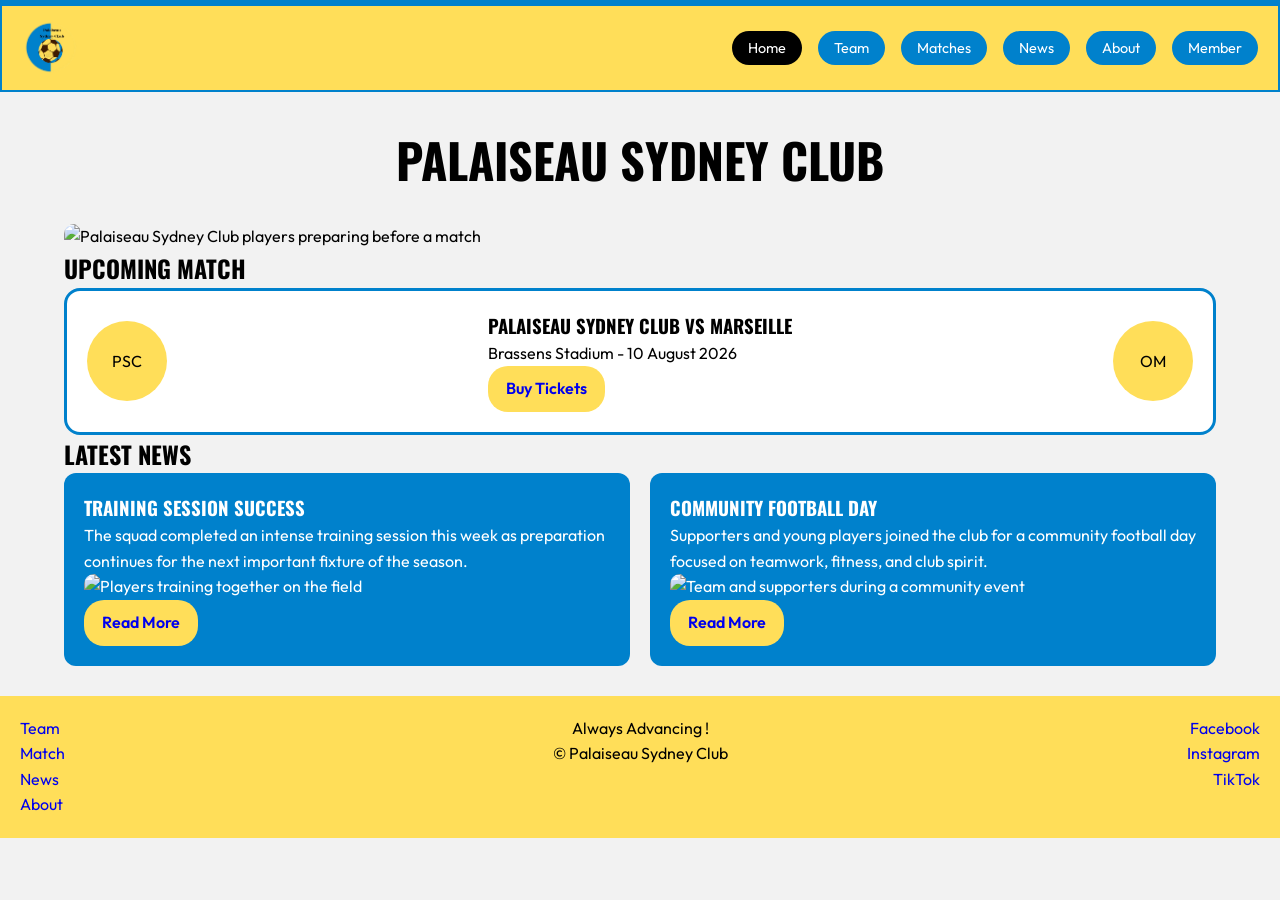
==== index.html @ e6eb971a ":v27/03/2026" ====
<!DOCTYPE html>
<html lang="en">
<head>
  <meta charset="UTF-8">
  <meta name="viewport" content="width=device-width, initial-scale=1.0">
  <title>Palaiseau Sydney Club | Home</title>
  <link rel="preconnect" href="https://fonts.googleapis.com">
  <link rel="preconnect" href="https://fonts.gstatic.com" crossorigin>
  <link href="https://fonts.googleapis.com/css2?family=Oswald:wght@400;500;600;700&family=Outfit:wght@300;400;500;600&display=swap" rel="stylesheet">
  <link rel="stylesheet" href="style.css">
</head>
<body id="home-page">
<header class="site-header">
  <nav class="top-bar">
     <details class="mobile-menu">
      <summary>☰</summary>
      <ul class="mobile-nav-list">
        <li><a class="active" href="index.html">Home</a></li>
        <li><a href="team.html">Team</a></li>
        <li><a href="matches.html">Matches</a></li>
        <li><a href="news.html">News</a></li>
        <li><a href="about.html">About</a></li>
        <li><a href="member.html">Member</a></li>
      </ul>
    </details>
    <a href="index.html">
      <img src="images/logo.png" alt="Palaiseau Sydney Club logo" class="logo">
    </a>

    <ul class="main-nav desktop-nav">
      <li><a class="active" href="index.html">Home</a></li>
      <li><a href="team.html">Team</a></li>
      <li><a href="matches.html">Matches</a></li>
      <li><a href="news.html">News</a></li>
      <li><a href="about.html">About</a></li>
      <li><a href="member.html">Member</a></li>
    </ul>

   
  </nav>
</header>

  <main>
    <section class="page-title">
      <h1>Palaiseau Sydney Club</h1>
    </section>

    <section class="hero">
      <img src="images/home-hero.jpg" alt="Palaiseau Sydney Club players preparing before a match">
    </section>

    <section class="match-section">
      <h2>Upcoming Match</h2>
      <section class="match-card" id="next-match">
        <p class="team-box">PSC</p>

        <section class="match-info">
          <h3 class="versus">Palaiseau Sydney Club vs Marseille</h3>
          <p>Brassens Stadium - 10 August 2026</p>
          <a class="button" href="about.html">Buy Tickets</a>
        </section>

        <p class="team-box">OM</p>
      </section>
    </section>

    <section class="news-section">
      <h2>Latest News</h2>

      <section class="news-grid">
        <article class="news-card">
          <h3>Training Session Success</h3>
          <p>
            The squad completed an intense training session this week as preparation continues
            for the next important fixture of the season.
          </p>
          <img src="images/news-1.jpg" alt="Players training together on the field">
          <a class="button" href="about.html">Read More</a>
        </article>

        <article class="news-card">
          <h3>Community Football Day</h3>
          <p>
            Supporters and young players joined the club for a community football day focused
            on teamwork, fitness, and club spirit.
          </p>
          <img src="images/news-2.jpg" alt="Team and supporters during a community event">
          <a class="button" href="about.html">Read More</a>
        </article>
      </section>
    </section>
  </main>

  <footer class="site-footer">
    <nav class="footer-links">
      <a href="team.html">Team</a>
      <a href="index.html">Match</a>
      <a href="index.html">News</a>
      <a href="about.html">About</a>
    </nav>

    <section class="footer-slogan">
      <p>Always Advancing !</p>
      <p class="copyright">&copy; Palaiseau Sydney Club</p>
    </section>

    <nav class="social-media">
      <a href="#">Facebook</a>
      <a href="#">Instagram</a>
      <a href="#">TikTok</a>
    </nav>
  </footer>
</body>
</html>
---- style.css ----
/* ===== RESET ===== */
* {
  box-sizing: border-box;
  margin: 0;
  padding: 0;
}

body {
  background-color: #f2f2f2;
  color: #000000;
  font-family: "Outfit", sans-serif;
  line-height: 1.6;
  overflow-x: hidden;
}

img {
  width: 100%;
  display: block;
  border-radius: 10px;
}

a {
  text-decoration: none;
}

ul {
  list-style: none;
}

h1, h2, h3 {
  font-family: "Oswald", sans-serif;
  text-transform: uppercase;
}

main {
  width: 90%;
  max-width: 1200px;
  margin: 0 auto;
  padding: 30px 0;
}

/* ===== HEADER ===== */
.site-header {
  border-top: 4px solid #0081cc;
}

.top-bar {
  background-color: #ffde59;
  border: 2px solid #0081cc;
  display: flex;
  justify-content: space-between;
  align-items: center;
  padding: 12px 20px;
  position: relative;
}

/* LOGO */
.logo {
  width: 60px;
  height: 60px;
  object-fit: contain;
}

/* DESKTOP NAV */
.desktop-nav {
  display: flex;
  gap: 16px;
}

.desktop-nav a {
  background-color: #0081cc;
  color: white;
  padding: 8px 16px;
  border-radius: 20px;
  font-size: 0.9rem;
}

.desktop-nav a:hover,
.desktop-nav a.active {
  background-color: black;
}

/* MOBILE MENU */
.mobile-menu {
  display: none;
  position: relative;
}

.mobile-menu summary {
  list-style: none;
  cursor: pointer;
  width: 48px;
  height: 48px;
  border-radius: 12px;
  background-color: rgba(255,255,255,0.8);
  display: flex;
  justify-content: center;
  align-items: center;
  font-size: 1.5rem;
}

.mobile-menu summary::-webkit-details-marker {
  display: none;
}

.mobile-nav-list {
  position: absolute;
  top: 60px;
  left: 0;
  width: 200px;
  padding: 15px;
  background-color: white;
  border-radius: 20px;
  border: 1px solid rgba(0,129,204,0.2);
  box-shadow: 0 10px 20px rgba(0,0,0,0.15);
  display: flex;
  flex-direction: column;
  gap: 10px;
}

.mobile-nav-list a {
  display: block;
  text-align: center;
  padding: 10px;
  border-radius: 12px;
  background-color: #ffffff;
  border: 1px solid rgba(0,129,204,0.2);
  color: black;
}

.mobile-nav-list a:hover {
  background-color: #0081cc;
  color: white;
}

/* ===== TITLES ===== */
.page-title {
  text-align: center;
  margin-bottom: 25px;
}

.page-title h1 {
  font-size: 3rem;
}

/* ===== BUTTON ===== */
.button {
  display: inline-block;
  background-color: #ffde59;
  padding: 10px 18px;
  border-radius: 20px;
  font-weight: 600;
}

.button:hover {
  background-color: #0081cc;
  color: white;
}

/* ===== HOME ===== */
.hero img {
  max-height: 500px;
  object-fit: cover;
}

.match-card {
  background-color: white;
  border: 3px solid #0081cc;
  border-radius: 16px;
  padding: 20px;
  display: flex;
  justify-content: space-between;
  align-items: center;
}

.team-box {
  background-color: #ffde59;
  width: 80px;
  height: 80px;
  border-radius: 50%;
  display: flex;
  justify-content: center;
  align-items: center;
}

.news-grid {
  display: grid;
  grid-template-columns: 1fr 1fr;
  gap: 20px;
}

.news-card {
  background-color: #0081cc;
  color: white;
  padding: 20px;
  border-radius: 12px;
}

/* ===== TEAM ===== */
.team-cards {
  display: flex;
  justify-content: space-between;
  gap: 40px;
}

.team-card {
  border: 3px solid #444;
  padding: 20px;
  text-align: center;
}

.captain-image-box {
  width: 250px;
  height: 250px;
  margin: 20px auto;
  border: 2px solid #444;
}

/* ===== ABOUT ===== */
.about-layout {
  display: grid;
  grid-template-columns: 2fr 1fr;
  gap: 20px;
}

/* ===== FOOTER ===== */
.site-footer {
  background-color: #ffde59;
  padding: 20px;
  display: grid;
  grid-template-columns: 1fr 2fr 1fr;
}

.footer-links {
  display: flex;
  flex-direction: column;
}

.footer-slogan {
  text-align: center;
}

.social-media {
  display: flex;
  flex-direction: column;
  align-items: flex-end;
}

/* ===== RESPONSIVE ===== */

/* TABLET */
@media (max-width: 900px) {
  .news-grid,
  .about-layout,
  .site-footer {
    grid-template-columns: 1fr;
  }

  .match-card {
    flex-direction: column;
  }
}

/* MOBILE */
@media (max-width: 768px) {

  .desktop-nav {
    display: none;
  }

  .mobile-menu {
    display: block;
  }

  .top-bar {
    display: flex;
    justify-content: space-between;
  }

  .team-cards {
    flex-direction: column;
    align-items: center;
  }

  .news-grid {
    grid-template-columns: 1fr;
  }

  .about-layout {
    grid-template-columns: 1fr;
  }

  .site-footer {
    grid-template-columns: 1fr;
    text-align: center;
  }

  .social-media {
    align-items: center;
  }
}
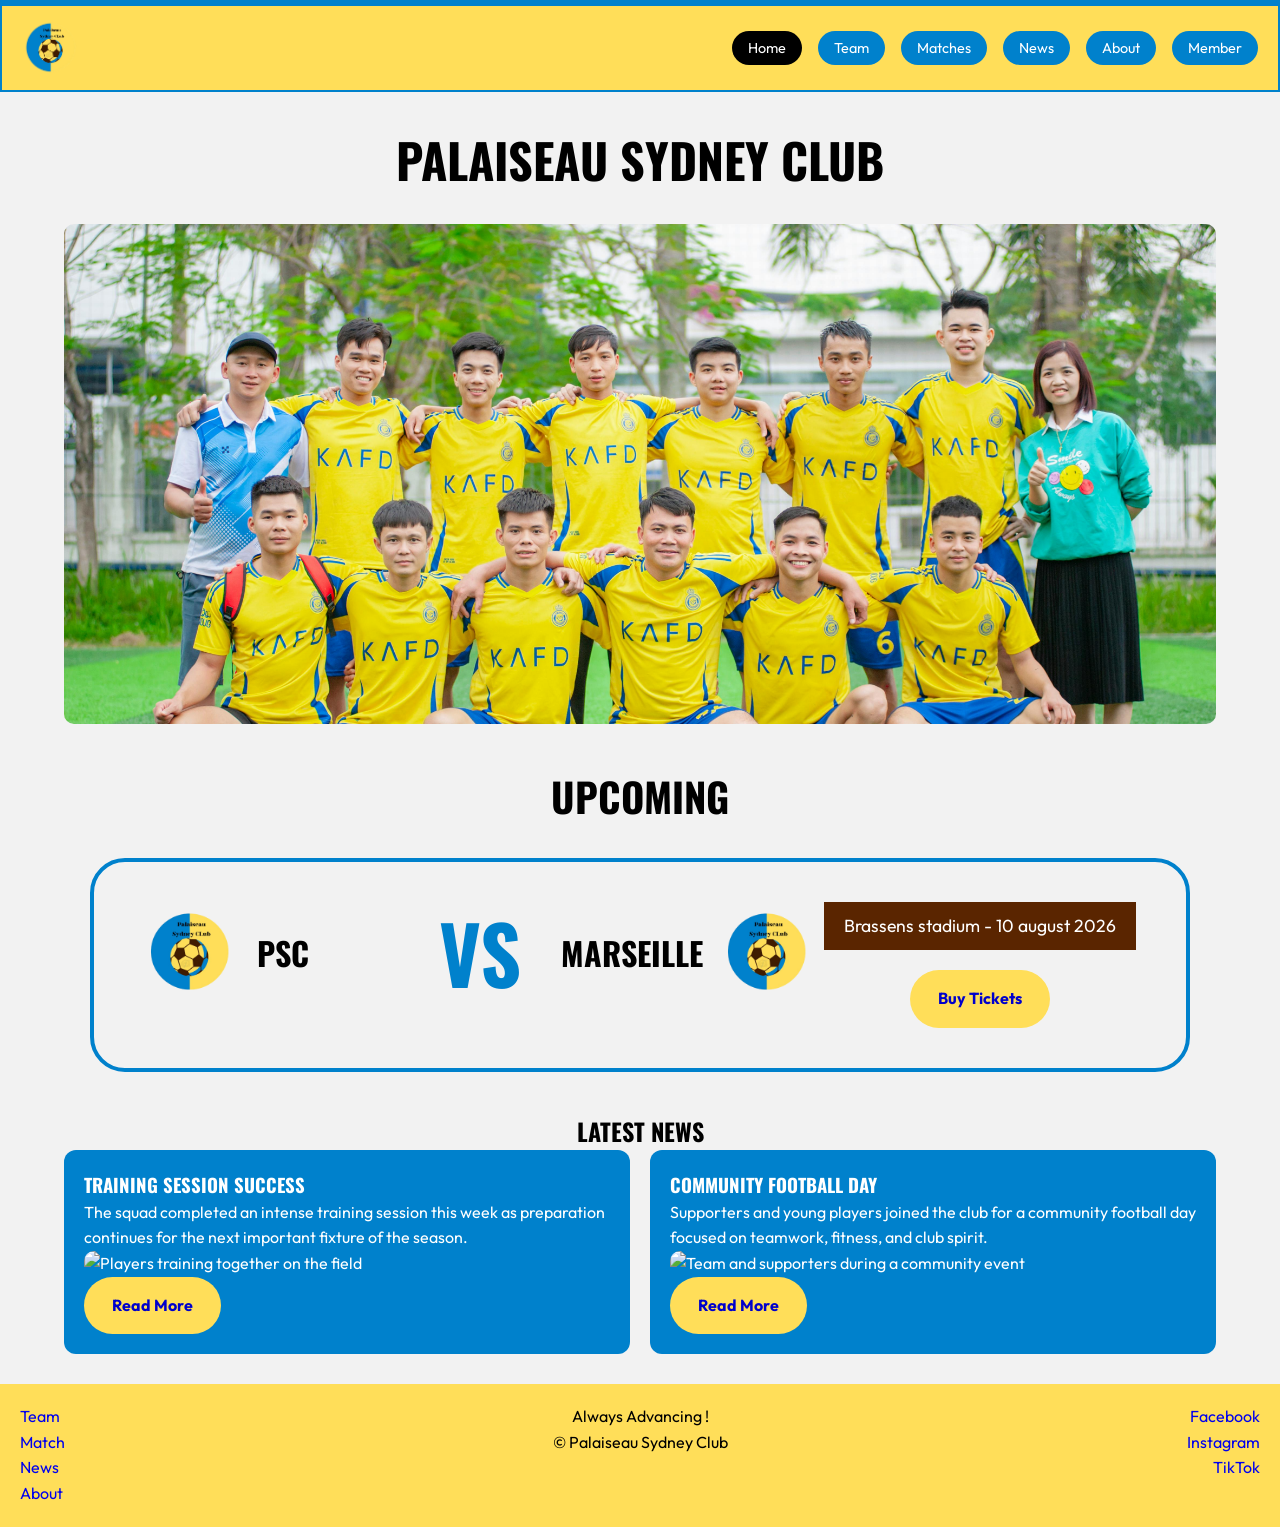
==== commit 1026b70d: ":v01/04 adding images and design" ====
--- a/index.html
+++ b/index.html
@@ -46,23 +46,35 @@
     </section>
 
     <section class="hero">
-      <img src="images/home-hero.jpg" alt="Palaiseau Sydney Club players preparing before a match">
+      <img src="images/Hero IMG Home.jpg" alt="Palaiseau Sydney Club players preparing before a match">
     </section>
 
-    <section class="match-section">
-      <h2>Upcoming Match</h2>
-      <section class="match-card" id="next-match">
-        <p class="team-box">PSC</p>
+<section class="match-section">
+  <h2>Upcoming</h2>
 
-        <section class="match-info">
-          <h3 class="versus">Palaiseau Sydney Club vs Marseille</h3>
-          <p>Brassens Stadium - 10 August 2026</p>
-          <a class="button" href="about.html">Buy Tickets</a>
-        </section>
+  <section class="match-card">
+    <section class="match-top-row">
+      <article class="team team-left">
+        <img src="images/logo.png" alt="Palaiseau Sydney Club logo">
+        <h3>PSC</h3>
+      </article>
 
-        <p class="team-box">OM</p>
+      <section class="vs-box">
+        <h3 class="vs-title">VS</h3>
       </section>
+
+      <article class="team team-right">
+        <h3>MARSEILLE</h3>
+        <img src="images/logo.png" alt="Marseille logo">
+      </article>
     </section>
+
+    <section class="match-bottom-row">
+      <p class="match-date">Brassens stadium - 10 august 2026</p>
+      <a href="#" class="button">Buy Tickets</a>
+    </section>
+  </section>
+</section>
 
     <section class="news-section">
       <h2>Latest News</h2>
--- a/style.css
+++ b/style.css
@@ -164,13 +164,16 @@
 }
 
 .match-card {
-  background-color: white;
-  border: 3px solid #0081cc;
-  border-radius: 16px;
-  padding: 20px;
   display: flex;
   justify-content: space-between;
-  align-items: center;
+  align-items: center; /* 👈 C'EST ÇA QUI RÈGLE TON PROBLÈME */
+
+  background-color: #ffffff;
+  border-radius: 20px;
+  padding: 30px;
+
+  max-width: 900px;
+  margin: 0 auto;
 }
 
 .team-box {
@@ -298,4 +301,104 @@
   .social-media {
     align-items: center;
   }
+}
+.match-section h2,
+.news-section h2 {
+  text-align: center;
+}
+.match-section {
+  text-align: center;
+  margin: 40px 0;
+}
+
+.match-section h2 {
+  font-size: 2.5rem;
+  margin-bottom: 30px;
+}
+
+.match-card {
+  max-width: 1100px;
+  margin: 0 auto;
+  padding: 40px 50px;
+  background-color: #f2f2f2;
+  border: 4px solid #0081cc;
+  border-radius: 35px;
+}
+
+.match-top-row {
+  display: grid;
+  grid-template-columns: 1fr auto 1fr;
+  align-items: center;
+  gap: 40px;
+  margin-bottom: 25px;
+}
+
+.team {
+  display: flex;
+  align-items: center;
+  gap: 18px;
+}
+
+.team-left {
+  justify-content: flex-start;
+}
+
+.team-right {
+  justify-content: flex-end;
+}
+
+.team img {
+  width: 95px;
+  height: 95px;
+  object-fit: contain;
+}
+
+.team h3 {
+  margin: 0;
+  font-size: 2rem;
+  font-family: "Oswald", sans-serif;
+}
+
+.vs-box {
+  display: flex;
+  justify-content: center;
+  align-items: center;
+}
+
+.vs-title {
+  margin: 0;
+  font-size: 5rem;
+  line-height: 1;
+  color: #0081cc;
+  font-family: "Oswald", sans-serif;
+}
+
+.match-bottom-row {
+  display: flex;
+  flex-direction: column;
+  align-items: center;
+  gap: 20px;
+}
+
+.match-date {
+  margin: 0;
+  background-color: #5a2500;
+  color: #ffffff;
+  padding: 10px 20px;
+  font-size: 1.1rem;
+}
+
+.button {
+  display: inline-block;
+  background-color: #ffde59;
+  color: #0000cc;
+  padding: 16px 28px;
+  border-radius: 30px;
+  font-weight: 700;
+  font-size: 1rem;
+}
+
+.button:hover {
+  background-color: #0081cc;
+  color: #ffffff;
 }
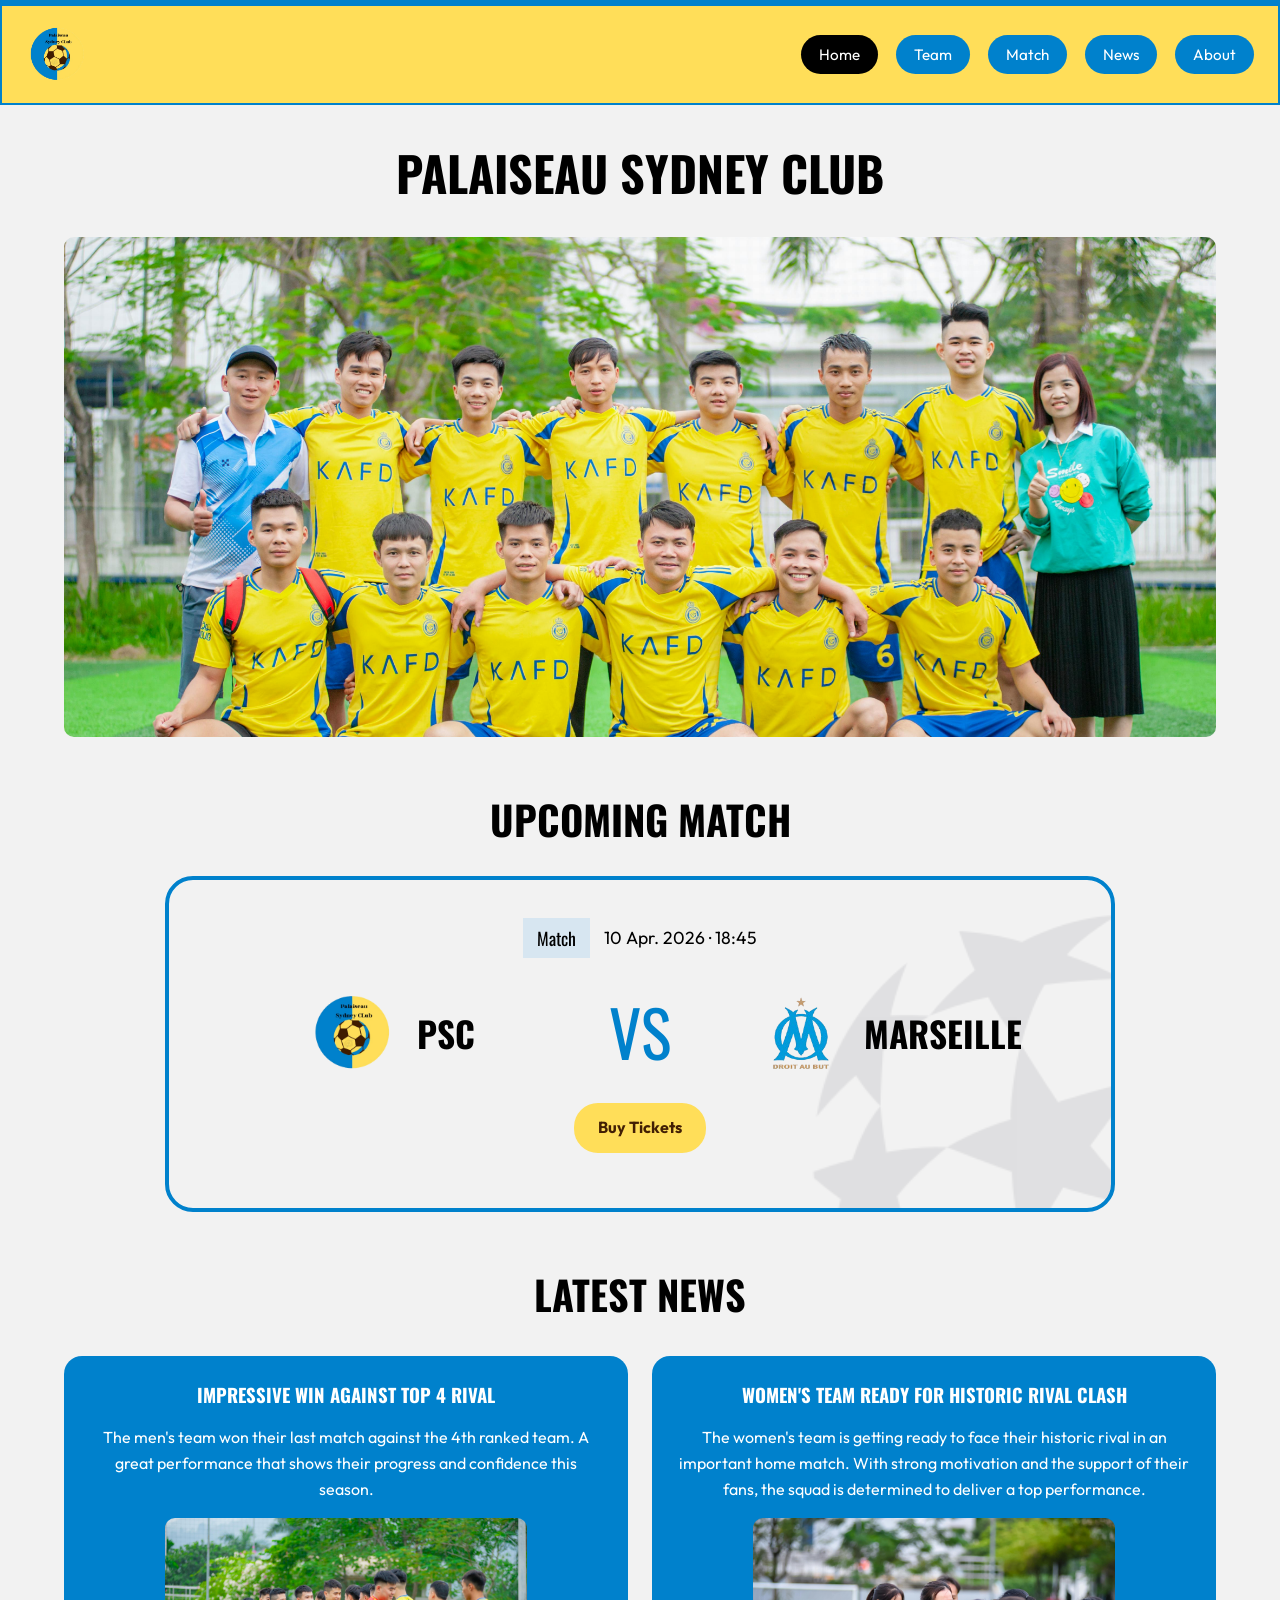
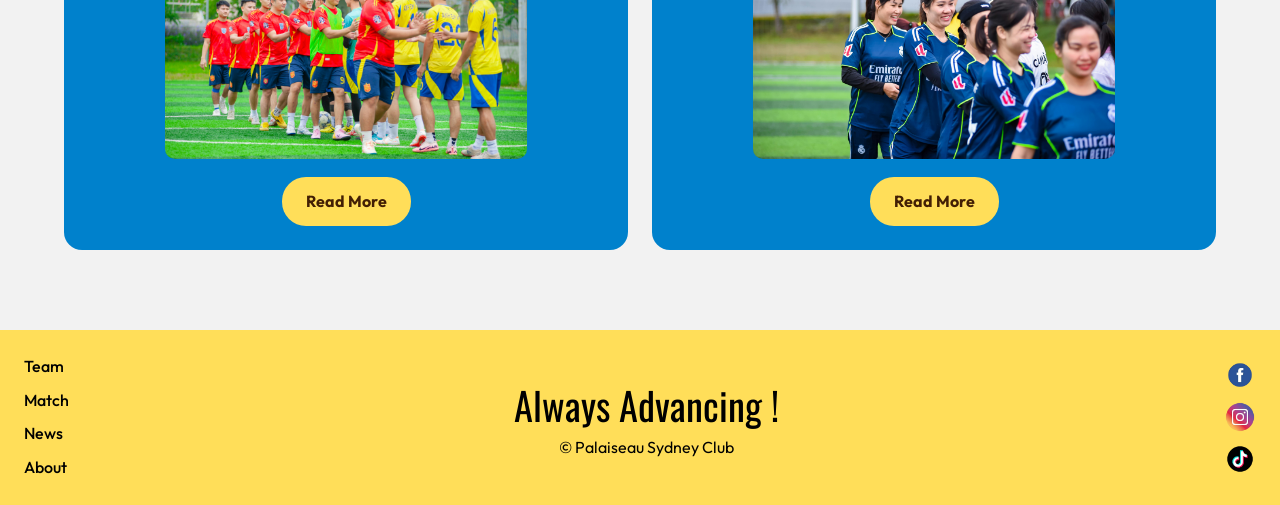
==== commit a4123415: "v:02/04 add team add womens team      design player     designe card + animation adding image add cs" ====
--- a/index.html
+++ b/index.html
@@ -10,35 +10,21 @@
   <link rel="stylesheet" href="style.css">
 </head>
 <body id="home-page">
-<header class="site-header">
-  <nav class="top-bar">
-     <details class="mobile-menu">
-      <summary>☰</summary>
-      <ul class="mobile-nav-list">
+  <header class="site-header">
+    <nav class="top-bar">
+      <a href="index.html">
+        <img src="images/logo.png" alt="Palaiseau Sydney Club logo" class="logo">
+      </a>
+
+      <ul class="desktop-nav">
         <li><a class="active" href="index.html">Home</a></li>
         <li><a href="team.html">Team</a></li>
-        <li><a href="matches.html">Matches</a></li>
+        <li><a href="matches.html">Match</a></li>
         <li><a href="news.html">News</a></li>
         <li><a href="about.html">About</a></li>
-        <li><a href="member.html">Member</a></li>
       </ul>
-    </details>
-    <a href="index.html">
-      <img src="images/logo.png" alt="Palaiseau Sydney Club logo" class="logo">
-    </a>
-
-    <ul class="main-nav desktop-nav">
-      <li><a class="active" href="index.html">Home</a></li>
-      <li><a href="team.html">Team</a></li>
-      <li><a href="matches.html">Matches</a></li>
-      <li><a href="news.html">News</a></li>
-      <li><a href="about.html">About</a></li>
-      <li><a href="member.html">Member</a></li>
-    </ul>
-
-   
-  </nav>
-</header>
+    </nav>
+  </header>
 
   <main>
     <section class="page-title">
@@ -49,55 +35,59 @@
       <img src="images/Hero IMG Home.jpg" alt="Palaiseau Sydney Club players preparing before a match">
     </section>
 
-<section class="match-section">
-  <h2>Upcoming</h2>
+    <section class="match-section">
+      <h2>Upcoming Match</h2>
 
-  <section class="match-card">
-    <section class="match-top-row">
-      <article class="team team-left">
-        <img src="images/logo.png" alt="Palaiseau Sydney Club logo">
-        <h3>PSC</h3>
-      </article>
+      <article class="upcoming-card">
+        <img src="images/competition.png" alt="Champions League logo" class="competition-bg">
 
-      <section class="vs-box">
-        <h3 class="vs-title">VS</h3>
-      </section>
+        <p class="match-meta">
+          <span class="match-tag">Match</span>
+          <span>10 Apr. 2026 · 18:45</span>
+        </p>
 
-      <article class="team team-right">
-        <h3>MARSEILLE</h3>
-        <img src="images/logo.png" alt="Marseille logo">
+        <section class="match-teams">
+          <article class="match-team">
+            <img src="images/logo.png" alt="Palaiseau Sydney Club logo">
+            <h3>PSC</h3>
+          </article>
+
+          <section class="match-vs">
+            <span>VS</span>
+          </section>
+
+          <article class="match-team">
+            <img src="images/marseille logo.png" alt="Marseille logo">
+            <h3>Marseille</h3>
+          </article>
+        </section>
+
+        <a href="#" class="ticket-button">Buy Tickets</a>
       </article>
     </section>
-
-    <section class="match-bottom-row">
-      <p class="match-date">Brassens stadium - 10 august 2026</p>
-      <a href="#" class="button">Buy Tickets</a>
-    </section>
-  </section>
-</section>
 
     <section class="news-section">
       <h2>Latest News</h2>
 
       <section class="news-grid">
         <article class="news-card">
-          <h3>Training Session Success</h3>
+          <h3>Impressive Win Against Top 4 Rival</h3>
           <p>
-            The squad completed an intense training session this week as preparation continues
-            for the next important fixture of the season.
+            The men's team won their last match against the 4th ranked team.
+            A great performance that shows their progress and confidence this season.
           </p>
           <img src="images/news-1.jpg" alt="Players training together on the field">
-          <a class="button" href="about.html">Read More</a>
+          <a href="about.html" class="button">Read More</a>
         </article>
 
         <article class="news-card">
-          <h3>Community Football Day</h3>
+          <h3>Women's Team Ready for Historic Rival Clash</h3>
           <p>
-            Supporters and young players joined the club for a community football day focused
-            on teamwork, fitness, and club spirit.
+            The women's team is getting ready to face their historic rival in an important home match.
+            With strong motivation and the support of their fans, the squad is determined to deliver a top performance.
           </p>
           <img src="images/news-2.jpg" alt="Team and supporters during a community event">
-          <a class="button" href="about.html">Read More</a>
+          <a href="about.html" class="button">Read More</a>
         </article>
       </section>
     </section>
@@ -106,8 +96,8 @@
   <footer class="site-footer">
     <nav class="footer-links">
       <a href="team.html">Team</a>
-      <a href="index.html">Match</a>
-      <a href="index.html">News</a>
+      <a href="matches.html">Match</a>
+      <a href="news.html">News</a>
       <a href="about.html">About</a>
     </nav>
 
@@ -117,9 +107,9 @@
     </section>
 
     <nav class="social-media">
-      <a href="#">Facebook</a>
-      <a href="#">Instagram</a>
-      <a href="#">TikTok</a>
+      <a href="#"><img src="images/facebook.png" alt="Facebook"></a>
+      <a href="#"><img src="images/instagram.png" alt="Instagram"></a>
+      <a href="#"><img src="images/tiktok.png" alt="TikTok"></a>
     </nav>
   </footer>
 </body>
--- a/style.css
+++ b/style.css
@@ -10,7 +10,6 @@
   color: #000000;
   font-family: "Outfit", sans-serif;
   line-height: 1.6;
-  overflow-x: hidden;
 }
 
 img {
@@ -27,7 +26,9 @@
   list-style: none;
 }
 
-h1, h2, h3 {
+h1,
+h2,
+h3 {
   font-family: "Oswald", sans-serif;
   text-transform: uppercase;
 }
@@ -50,90 +51,35 @@
   display: flex;
   justify-content: space-between;
   align-items: center;
-  padding: 12px 20px;
-  position: relative;
-}
-
-/* LOGO */
+  padding: 16px 24px;
+}
+
 .logo {
-  width: 60px;
-  height: 60px;
+  width: 65px;
+  height: 65px;
   object-fit: contain;
 }
 
-/* DESKTOP NAV */
 .desktop-nav {
   display: flex;
-  gap: 16px;
+  gap: 18px;
+  align-items: center;
 }
 
 .desktop-nav a {
   background-color: #0081cc;
-  color: white;
-  padding: 8px 16px;
-  border-radius: 20px;
-  font-size: 0.9rem;
+  color: #ffffff;
+  padding: 10px 18px;
+  border-radius: 22px;
+  font-size: 0.95rem;
 }
 
 .desktop-nav a:hover,
 .desktop-nav a.active {
-  background-color: black;
-}
-
-/* MOBILE MENU */
-.mobile-menu {
-  display: none;
-  position: relative;
-}
-
-.mobile-menu summary {
-  list-style: none;
-  cursor: pointer;
-  width: 48px;
-  height: 48px;
-  border-radius: 12px;
-  background-color: rgba(255,255,255,0.8);
-  display: flex;
-  justify-content: center;
-  align-items: center;
-  font-size: 1.5rem;
-}
-
-.mobile-menu summary::-webkit-details-marker {
-  display: none;
-}
-
-.mobile-nav-list {
-  position: absolute;
-  top: 60px;
-  left: 0;
-  width: 200px;
-  padding: 15px;
-  background-color: white;
-  border-radius: 20px;
-  border: 1px solid rgba(0,129,204,0.2);
-  box-shadow: 0 10px 20px rgba(0,0,0,0.15);
-  display: flex;
-  flex-direction: column;
-  gap: 10px;
-}
-
-.mobile-nav-list a {
-  display: block;
-  text-align: center;
-  padding: 10px;
-  border-radius: 12px;
-  background-color: #ffffff;
-  border: 1px solid rgba(0,129,204,0.2);
-  color: black;
-}
-
-.mobile-nav-list a:hover {
-  background-color: #0081cc;
-  color: white;
-}
-
-/* ===== TITLES ===== */
+  background-color: #000000;
+}
+
+/* ===== PAGE TITLES ===== */
 .page-title {
   text-align: center;
   margin-bottom: 25px;
@@ -143,262 +89,595 @@
   font-size: 3rem;
 }
 
-/* ===== BUTTON ===== */
-.button {
-  display: inline-block;
-  background-color: #ffde59;
-  padding: 10px 18px;
-  border-radius: 20px;
-  font-weight: 600;
-}
-
-.button:hover {
-  background-color: #0081cc;
-  color: white;
-}
-
-/* ===== HOME ===== */
+/* ===== HERO ===== */
+.hero {
+  margin-bottom: 40px;
+}
+
 .hero img {
   max-height: 500px;
   object-fit: cover;
 }
 
-.match-card {
-  display: flex;
-  justify-content: space-between;
-  align-items: center; /* 👈 C'EST ÇA QUI RÈGLE TON PROBLÈME */
-
-  background-color: #ffffff;
-  border-radius: 20px;
-  padding: 30px;
-
-  max-width: 900px;
+/* ===== BUTTONS ===== */
+.button,
+.ticket-button,
+.team-selection-button {
+  display: inline-block;
+  background-color: #ffde59;
+  color: #421f04;
+  padding: 12px 24px;
+  border-radius: 24px;
+  font-weight: 700;
+}
+
+.button:hover,
+.ticket-button:hover,
+.team-selection-button:hover {
+  background-color: #0081cc;
+  color: #ffffff;
+}
+
+/* ===== HOME - UPCOMING MATCH ===== */
+.match-section {
+  text-align: center;
+  margin: 50px 0;
+}
+
+.match-section h2 {
+  font-size: 2.5rem;
+  margin-bottom: 25px;
+}
+
+.upcoming-card {
+  position: relative;
+  max-width: 950px;
   margin: 0 auto;
-}
-
-.team-box {
-  background-color: #ffde59;
-  width: 80px;
-  height: 80px;
-  border-radius: 50%;
+  padding: 38px 35px 55px;
+  border: 4px solid #0081cc;
+  border-radius: 28px;
+  background-color: #f2f2f2;
+  overflow: hidden;
+}
+
+.competition-bg {
+  position: absolute;
+  right: -200px;
+  bottom: -200px;
+  width: 500px;
+  opacity: 0.08;
+  z-index: 1;
+  pointer-events: none;
+}
+
+.match-meta,
+.match-teams,
+.ticket-button {
+  position: relative;
+  z-index: 2;
+}
+
+.match-meta {
   display: flex;
   justify-content: center;
+  gap: 14px;
   align-items: center;
+  margin-bottom: 30px;
+  font-size: 1.1rem;
+}
+
+.match-tag {
+  background-color: #d7e6f1;
+  padding: 6px 14px;
+  font-family: "Oswald", sans-serif;
+}
+
+.match-teams {
+  display: grid;
+  grid-template-columns: 1fr auto 1fr;
+  align-items: center;
+  gap: 30px;
+  margin-bottom: 25px;
+}
+
+.match-team {
+  display: flex;
+  align-items: center;
+  justify-content: center;
+  gap: 18px;
+}
+
+.match-team img {
+  width: 90px;
+  height: 90px;
+  object-fit: contain;
+  border-radius: 0;
+}
+
+.match-team h3 {
+  font-size: 2.2rem;
+}
+
+.match-vs span {
+  font-family: "Oswald", sans-serif;
+  font-size: 4rem;
+  color: #0081cc;
+  line-height: 1;
+}
+
+/* ===== NEWS ===== */
+.news-section {
+  margin-bottom: 50px;
+}
+
+.news-section h2 {
+  text-align: center;
+  font-size: 2.5rem;
+  margin-bottom: 30px;
 }
 
 .news-grid {
   display: grid;
   grid-template-columns: 1fr 1fr;
-  gap: 20px;
+  gap: 24px;
 }
 
 .news-card {
   background-color: #0081cc;
-  color: white;
-  padding: 20px;
+  color: #ffffff;
+  padding: 24px;
+  border-radius: 18px;
+  text-align: center;
+}
+
+.news-card h3 {
+  margin-bottom: 16px;
+}
+
+.news-card p {
+  margin-bottom: 16px;
+}
+
+.news-card img {
+  width: 70%;
+  margin: 14px auto 18px;
+}
+
+/* ===== TEAM PAGE ===== */
+.team-selection {
+  display: grid;
+  grid-template-columns: 1fr 1fr;
+  gap: 60px;
+  margin: 40px 0 60px;
+}
+
+.team-selection-card {
+  background-color: #0081cc;
+  padding: 30px 24px;
+  text-align: center;
+  border-radius: 24px;
+}
+
+.team-selection-title {
+  width: 75%;
+  margin: 0 auto 30px;
+  padding: 16px;
+  background-color: #ffde59;
+  color: #421f04;
+  border-radius: 24px;
+}
+
+.team-selection-title h2 {
+  margin: 0;
+  font-size: 1.7rem;
+}
+
+.team-selection-image {
+  width: 280px;
+  height: 280px;
+  margin: 0 auto 25px;
+  overflow: hidden;
+  border-radius: 20px;
+}
+
+.team-selection-image img {
+  width: 100%;
+  height: 100%;
+  object-fit: cover;
+  border-radius: 20px;
+}
+
+/* ===== WOMEN'S TEAM ===== */
+.coach-section {
+  display: flex;
+  justify-content: center;
+  margin-bottom: 30px;
+}
+
+.coach-card {
+  text-align: center;
+}
+
+.coach-card img {
+  width: 160px;
+  height: 160px;
+  object-fit: cover;
+  border-radius: 50%;
+  margin: 12px auto;
+  border: 5px solid #ffde59;
+}
+
+.tag {
+  display: inline-block;
+  background-color: #0081cc;
+  color: #ffffff;
+  padding: 6px 12px;
   border-radius: 12px;
 }
 
-/* ===== TEAM ===== */
-.team-cards {
-  display: flex;
-  justify-content: space-between;
-  gap: 40px;
-}
-
-.team-card {
-  border: 3px solid #444;
-  padding: 20px;
-  text-align: center;
-}
-
-.captain-image-box {
-  width: 250px;
-  height: 250px;
-  margin: 20px auto;
-  border: 2px solid #444;
-}
-
-/* ===== ABOUT ===== */
-.about-layout {
-  display: grid;
-  grid-template-columns: 2fr 1fr;
-  gap: 20px;
+.formation-section {
+  text-align: center;
+  margin: 50px 0;
+}
+
+.formation-section h2 {
+  font-size: 2.3rem;
+  margin-bottom: 30px;
+}
+
+.formation-pitch {
+  position: relative;
+  max-width: 950px;
+  height: 1250px;
+  margin: 0 auto;
+  border: 8px solid #ffffff;
+  border-radius: 26px;
+  overflow: hidden;
+  background:
+    repeating-linear-gradient(
+      to bottom,
+      #4ea44c 0px,
+      #4ea44c 120px,
+      #458f43 120px,
+      #458f43 240px
+    );
+  box-shadow: 0 16px 35px rgba(0, 0, 0, 0.22);
+}
+
+.formation-pitch::before {
+  content: "";
+  position: absolute;
+  inset: 18px;
+  border: 4px solid rgba(255, 255, 255, 0.95);
+  z-index: 1;
+}
+
+.formation-pitch::after {
+  content: "";
+  position: absolute;
+  top: 50%;
+  left: 18px;
+  right: 18px;
+  border-top: 4px solid rgba(255, 255, 255, 0.95);
+  z-index: 1;
+}
+
+.pitch-center-circle {
+  position: absolute;
+  top: 50%;
+  left: 50%;
+  width: 190px;
+  height: 190px;
+  transform: translate(-50%, -50%);
+  border: 4px solid rgba(255, 255, 255, 0.95);
+  border-radius: 50%;
+  z-index: 1;
+}
+
+.pitch-center-dot {
+  position: absolute;
+  top: 50%;
+  left: 50%;
+  width: 14px;
+  height: 14px;
+  transform: translate(-50%, -50%);
+  background-color: #ffffff;
+  border-radius: 50%;
+  z-index: 1;
+}
+
+.pitch-box-top {
+  position: absolute;
+  top: 18px;
+  left: 50%;
+  width: 340px;
+  height: 170px;
+  transform: translateX(-50%);
+  border: 4px solid rgba(255, 255, 255, 0.95);
+  border-top: none;
+  z-index: 1;
+}
+
+.pitch-small-box-top {
+  position: absolute;
+  top: 18px;
+  left: 50%;
+  width: 180px;
+  height: 85px;
+  transform: translateX(-50%);
+  border: 4px solid rgba(255, 255, 255, 0.95);
+  border-top: none;
+  z-index: 1;
+}
+
+.pitch-box-bottom {
+  position: absolute;
+  bottom: 18px;
+  left: 50%;
+  width: 340px;
+  height: 170px;
+  transform: translateX(-50%);
+  border: 4px solid rgba(255, 255, 255, 0.95);
+  border-bottom: none;
+  z-index: 1;
+}
+
+.pitch-small-box-bottom {
+  position: absolute;
+  bottom: 18px;
+  left: 50%;
+  width: 180px;
+  height: 85px;
+  transform: translateX(-50%);
+  border: 4px solid rgba(255, 255, 255, 0.95);
+  border-bottom: none;
+  z-index: 1;
+}
+
+.pitch-player {
+  position: absolute;
+  width: 145px;
+  transform: translate(-50%, -50%);
+  text-align: center;
+  cursor: pointer;
+  z-index: 2;
+  transition: transform 0.3s ease;
+}
+
+.pitch-player:hover {
+  transform: translate(-50%, -50%) scale(1.08);
+}
+
+.pitch-player img {
+  width: 120px;
+  height: 120px;
+  border-radius: 50%;
+  border: 5px solid #ffde59;
+  object-fit: cover;
+  background: transparent;
+  box-shadow: 0 10px 25px rgba(0, 0, 0, 0.35);
+}
+
+.pitch-player h3 {
+  color: #ffffff;
+  font-size: 1.25rem;
+  margin-top: 8px;
+  text-shadow: 2px 2px 6px rgba(0, 0, 0, 0.9);
+}
+
+.pitch-player p {
+  color: #ffde59;
+  font-size: 1rem;
+  font-weight: 700;
+  text-shadow: 2px 2px 6px rgba(0, 0, 0, 0.9);
+}
+
+/* positions */
+.goalkeeper { top: 89%; left: 50%; }
+.left-back { top: 74%; left: 18%; }
+.centre-back-1 { top: 76%; left: 38%; }
+.centre-back-2 { top: 76%; left: 62%; }
+.right-back { top: 74%; left: 82%; }
+
+.midfielder-1 { top: 58%; left: 50%; }
+.midfielder-2 { top: 50%; left: 30%; }
+.midfielder-3 { top: 50%; left: 70%; }
+
+.left-wing { top: 28%; left: 20%; }
+.striker { top: 20%; left: 50%; }
+.right-wing { top: 28%; left: 80%; }
+
+/* ===== FUT CARD ===== */
+.card-overlay {
+  position: fixed;
+  inset: 0;
+  background: rgba(0, 0, 0, 0.45);
+  opacity: 0;
+  pointer-events: none;
+  transition: opacity 0.35s ease;
+  z-index: 2999;
+}
+
+.card-overlay.show-overlay {
+  opacity: 1;
+  pointer-events: auto;
+}
+
+.fut-card {
+  position: fixed;
+  top: 40%;
+  left: 50%;
+  width: 320px;
+  min-height: 460px;
+  padding: 24px 20px 20px;
+  text-align: center;
+  z-index: 3000;
+  background: linear-gradient(160deg, #ffde59, #d8b63f);
+  border: 5px solid #5a2500;
+  border-radius: 24px;
+  box-shadow: 0 30px 50px rgba(0, 0, 0, 0.4);
+  opacity: 0;
+  pointer-events: none;
+  transform-style: preserve-3d;
+  transform:
+    translate(-35%, -50%)
+    perspective(1400px)
+    rotateY(125deg)
+    rotateX(12deg)
+    scale(0.72);
+  transition:
+    transform 0.85s cubic-bezier(0.22, 1, 0.36, 1),
+    opacity 0.45s ease;
+}
+
+.fut-card.show {
+  opacity: 1;
+  pointer-events: auto;
+  transform:
+    translate(-50%, -50%)
+    perspective(1400px)
+    rotateY(0deg)
+    rotateX(0deg)
+    scale(1);
+}
+
+.fut-card::before {
+  content: "";
+  position: absolute;
+  top: 14px;
+  left: 14px;
+  right: 14px;
+  height: 90px;
+  border-radius: 18px;
+  background: linear-gradient(
+    to bottom,
+    rgba(255, 255, 255, 0.35),
+    rgba(255, 255, 255, 0)
+  );
+  pointer-events: none;
+}
+
+.fut-card::after {
+  content: "";
+  position: absolute;
+  inset: 0;
+  border-radius: 24px;
+  box-shadow: inset -18px 0 30px rgba(0, 0, 0, 0.12);
+  pointer-events: none;
+}
+
+.fut-card.show:hover {
+  transform:
+    translate(-50%, -50%)
+    perspective(1400px)
+    rotateY(-6deg)
+    rotateX(4deg)
+    scale(1.03);
+}
+
+.fut-player-img {
+  width: 150px;
+  height: 150px;
+  object-fit: cover;
+  border-radius: 50%;
+  border: 6px solid #ffde59;
+  display: block;
+  margin: 20px auto 18px;
+  background: transparent;
+}
+
+.card-rating {
+  position: absolute;
+  top: 18px;
+  left: 20px;
+  font-family: "Oswald", sans-serif;
+  font-size: 2rem;
+  color: #5a2500;
+}
+
+.card-position {
+  position: absolute;
+  top: 55px;
+  left: 22px;
+  font-family: "Oswald", sans-serif;
+  font-size: 1.1rem;
+  color: #5a2500;
+}
+
+.fut-card h3 {
+  font-size: 2rem;
+  color: #5a2500;
+  margin-bottom: 14px;
+}
+
+.fut-card p {
+  font-size: 1rem;
+  color: #3b1a05;
+  margin-bottom: 10px;
+}
+
+.close-card {
+  position: absolute;
+  top: 12px;
+  right: 14px;
+  width: 28px;
+  height: 28px;
+  border: none;
+  background: rgba(0, 0, 0, 0.1);
+  border-radius: 50%;
+  font-size: 18px;
+  font-weight: bold;
+  color: #5a2500;
+  cursor: pointer;
+  display: flex;
+  align-items: center;
+  justify-content: center;
+  transition: 0.2s ease;
+}
+
+.close-card:hover {
+  background: rgba(0, 0, 0, 0.2);
+  transform: scale(1.1);
 }
 
 /* ===== FOOTER ===== */
 .site-footer {
   background-color: #ffde59;
-  padding: 20px;
-  display: grid;
-  grid-template-columns: 1fr 2fr 1fr;
+  padding: 24px;
+  display: flex;
+  justify-content: space-between;
+  align-items: center;
 }
 
 .footer-links {
   display: flex;
   flex-direction: column;
+  gap: 8px;
+}
+
+.footer-links a {
+  color: #000000;
+  font-weight: 500;
 }
 
 .footer-slogan {
   text-align: center;
+}
+
+.footer-slogan p:first-child {
+  font-size: 2.4rem;
+  font-family: "Oswald", sans-serif;
 }
 
 .social-media {
   display: flex;
   flex-direction: column;
   align-items: flex-end;
-}
-
-/* ===== RESPONSIVE ===== */
-
-/* TABLET */
-@media (max-width: 900px) {
-  .news-grid,
-  .about-layout,
-  .site-footer {
-    grid-template-columns: 1fr;
-  }
-
-  .match-card {
-    flex-direction: column;
-  }
-}
-
-/* MOBILE */
-@media (max-width: 768px) {
-
-  .desktop-nav {
-    display: none;
-  }
-
-  .mobile-menu {
-    display: block;
-  }
-
-  .top-bar {
-    display: flex;
-    justify-content: space-between;
-  }
-
-  .team-cards {
-    flex-direction: column;
-    align-items: center;
-  }
-
-  .news-grid {
-    grid-template-columns: 1fr;
-  }
-
-  .about-layout {
-    grid-template-columns: 1fr;
-  }
-
-  .site-footer {
-    grid-template-columns: 1fr;
-    text-align: center;
-  }
-
-  .social-media {
-    align-items: center;
-  }
-}
-.match-section h2,
-.news-section h2 {
-  text-align: center;
-}
-.match-section {
-  text-align: center;
-  margin: 40px 0;
-}
-
-.match-section h2 {
-  font-size: 2.5rem;
-  margin-bottom: 30px;
-}
-
-.match-card {
-  max-width: 1100px;
-  margin: 0 auto;
-  padding: 40px 50px;
-  background-color: #f2f2f2;
-  border: 4px solid #0081cc;
-  border-radius: 35px;
-}
-
-.match-top-row {
-  display: grid;
-  grid-template-columns: 1fr auto 1fr;
-  align-items: center;
-  gap: 40px;
-  margin-bottom: 25px;
-}
-
-.team {
-  display: flex;
-  align-items: center;
-  gap: 18px;
-}
-
-.team-left {
-  justify-content: flex-start;
-}
-
-.team-right {
-  justify-content: flex-end;
-}
-
-.team img {
-  width: 95px;
-  height: 95px;
+  gap: 10px;
+}
+
+.social-media img {
+  width: 32px;
+  height: 32px;
   object-fit: contain;
-}
-
-.team h3 {
-  margin: 0;
-  font-size: 2rem;
-  font-family: "Oswald", sans-serif;
-}
-
-.vs-box {
-  display: flex;
-  justify-content: center;
-  align-items: center;
-}
-
-.vs-title {
-  margin: 0;
-  font-size: 5rem;
-  line-height: 1;
-  color: #0081cc;
-  font-family: "Oswald", sans-serif;
-}
-
-.match-bottom-row {
-  display: flex;
-  flex-direction: column;
-  align-items: center;
-  gap: 20px;
-}
-
-.match-date {
-  margin: 0;
-  background-color: #5a2500;
-  color: #ffffff;
-  padding: 10px 20px;
-  font-size: 1.1rem;
-}
-
-.button {
-  display: inline-block;
-  background-color: #ffde59;
-  color: #0000cc;
-  padding: 16px 28px;
-  border-radius: 30px;
-  font-weight: 700;
-  font-size: 1rem;
-}
-
-.button:hover {
-  background-color: #0081cc;
-  color: #ffffff;
 }
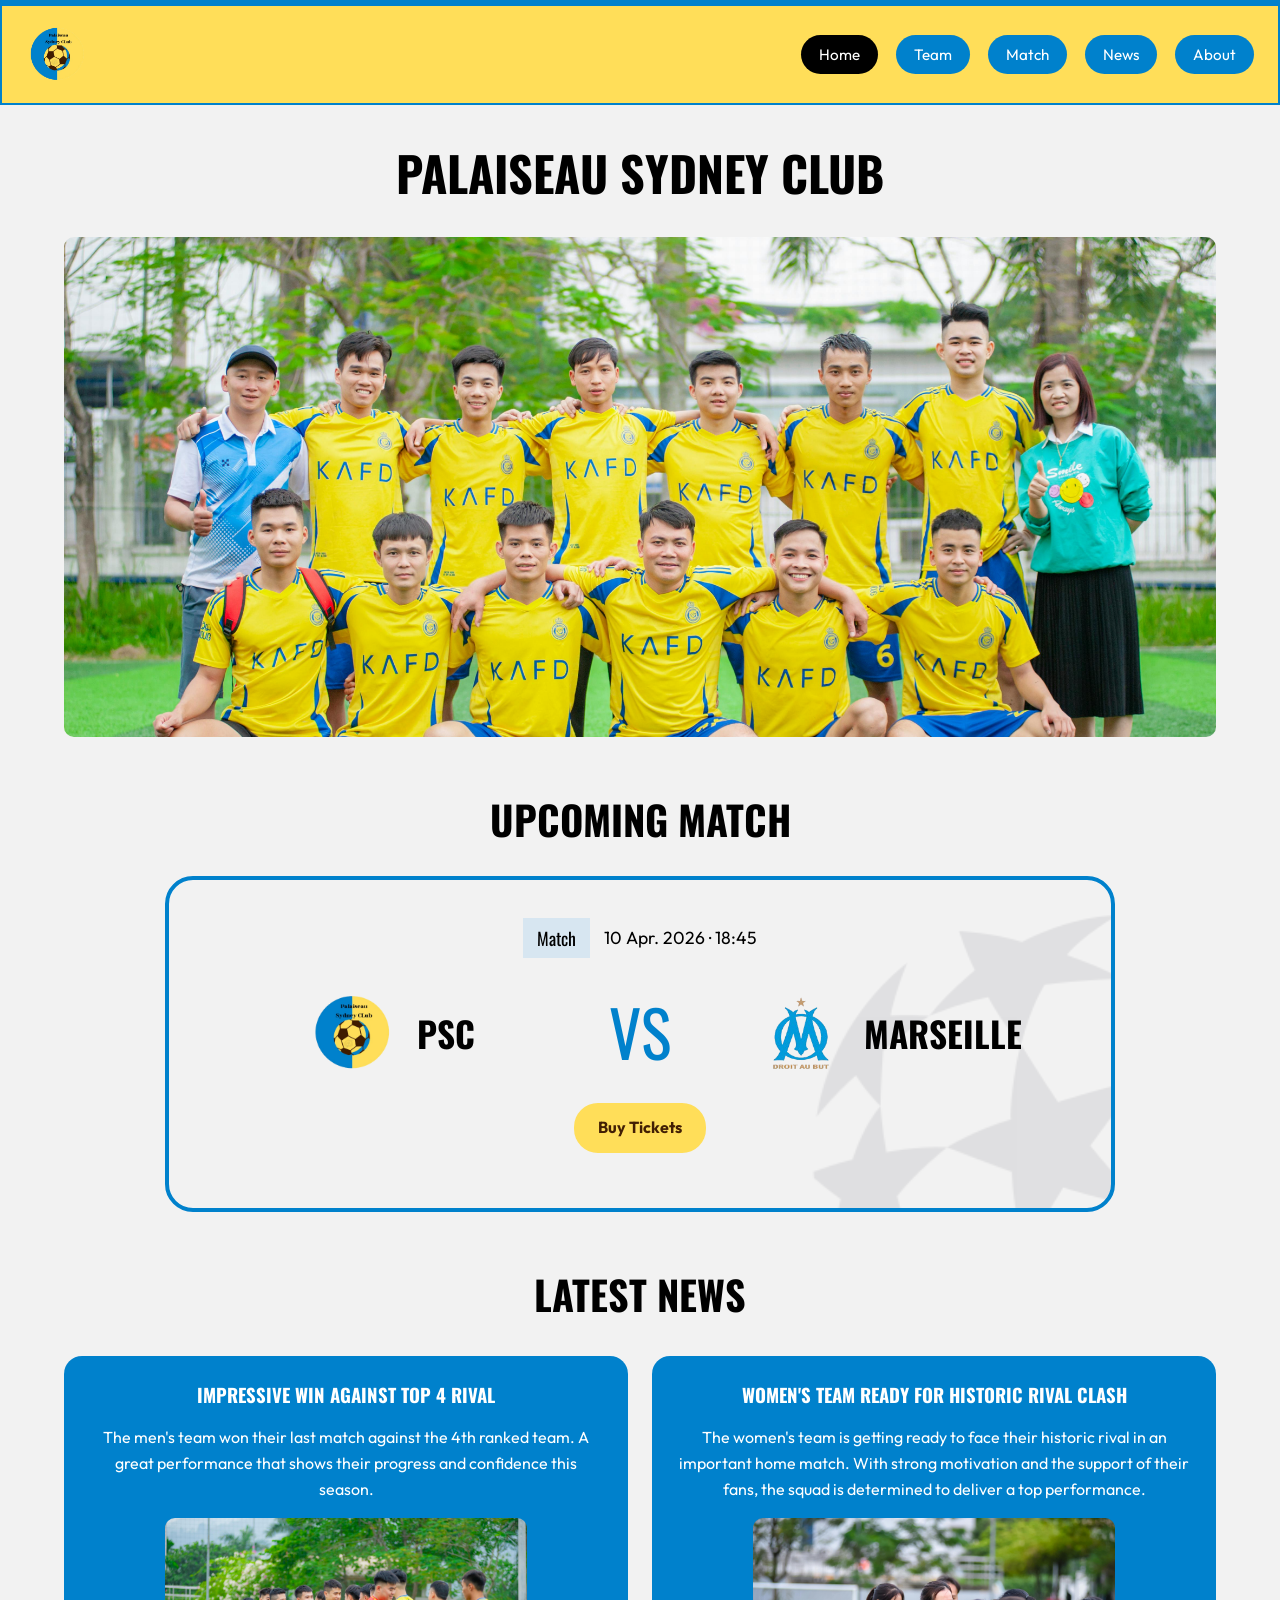
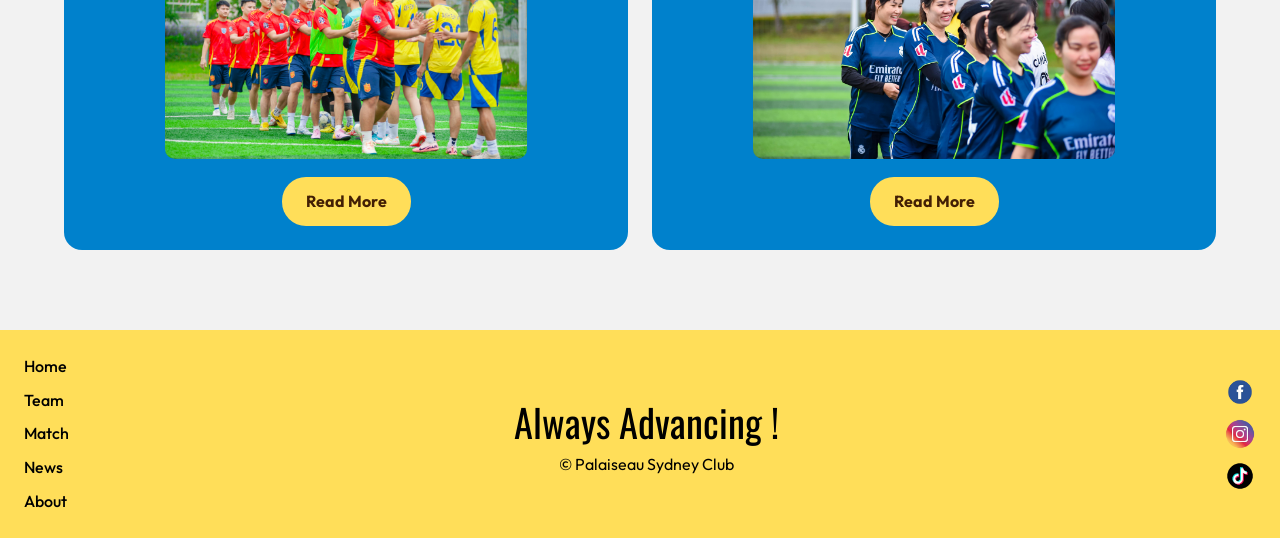
==== commit 1e040e9c: "v:02/04 clean pages home/team/womens team add dropdown menu add img start about page" ====
--- a/index.html
+++ b/index.html
@@ -1,3 +1,5 @@
+<!-- Only Home, Team and Women's Team pages are functional for this assessment -->
+
 <!DOCTYPE html>
 <html lang="en">
 <head>
@@ -18,10 +20,16 @@
 
       <ul class="desktop-nav">
         <li><a class="active" href="index.html">Home</a></li>
-        <li><a href="team.html">Team</a></li>
-        <li><a href="matches.html">Match</a></li>
-        <li><a href="news.html">News</a></li>
-        <li><a href="about.html">About</a></li>
+        <li class="dropdown">
+  <a href="team.html">Team</a>
+  <ul class="dropdown-menu">
+    <li><a href="#">Men's Team</a></li>
+    <li><a href="womens-team.html">Women's Team</a></li>
+  </ul>
+</li>
+        <li><a href="#" onclick="return false;">Match</a></li>
+<li><a href="#" onclick="return false;">News</a></li>
+<li><a href="about.html">About</a></li>
       </ul>
     </nav>
   </header>
@@ -77,7 +85,7 @@
             A great performance that shows their progress and confidence this season.
           </p>
           <img src="images/news-1.jpg" alt="Players training together on the field">
-          <a href="about.html" class="button">Read More</a>
+          <a href="#" class="button">Read More</a>
         </article>
 
         <article class="news-card">
@@ -87,7 +95,7 @@
             With strong motivation and the support of their fans, the squad is determined to deliver a top performance.
           </p>
           <img src="images/news-2.jpg" alt="Team and supporters during a community event">
-          <a href="about.html" class="button">Read More</a>
+          <a href="#" class="button">Read More</a>
         </article>
       </section>
     </section>
@@ -95,10 +103,11 @@
 
   <footer class="site-footer">
     <nav class="footer-links">
+      <a href="index.html">Home</a>
       <a href="team.html">Team</a>
-      <a href="matches.html">Match</a>
-      <a href="news.html">News</a>
-      <a href="about.html">About</a>
+      <a href="#" onclick="return false;">Match</a>
+      <a href="#" onclick="return false;">News</a>
+      <a href="#" onclick="return false;">About</a>
     </nav>
 
     <section class="footer-slogan">
--- a/style.css
+++ b/style.css
@@ -66,7 +66,7 @@
   align-items: center;
 }
 
-.desktop-nav a {
+.desktop-nav > li > a {
   background-color: #0081cc;
   color: #ffffff;
   padding: 10px 18px;
@@ -74,11 +74,67 @@
   font-size: 0.95rem;
 }
 
-.desktop-nav a:hover,
-.desktop-nav a.active {
+.desktop-nav > li > a:hover,
+.desktop-nav > li > a.active {
   background-color: #000000;
 }
-
+/* Dropdown container */
+.dropdown {
+  position: relative;
+}
+
+/* Menu caché par défaut */
+.dropdown-menu {
+  display: none;
+  position: absolute;
+  top: 100%;
+  left: 0;
+  background: white;
+  list-style: none;
+  padding: 10px 0;
+  margin: 0;
+  min-width: 150px;
+  box-shadow: 0 5px 10px rgba(0,0,0,0.1);
+  border-radius: 12px;
+  overflow: hidden;
+  background-color: #ffffff;
+  border: 2px solid #0081cc;
+}
+
+/* Items */
+.dropdown-menu li {
+  padding: 10px 20px;
+}
+
+.dropdown-menu li a {
+  display: block;
+  width: 100%;
+  padding: 12px 20px;
+  color: rgb(0, 0, 0);
+  background: transparent;
+  border-radius: 0;
+  background-color: #f2f2f2;
+}
+
+/* Hover effect */
+.dropdown:hover .dropdown-menu {
+  display: block;
+}
+
+/* Optionnel : hover style */
+.dropdown-menu li a {
+  display: block;
+  padding: 14px 20px;
+  color: #421f04;
+  font-weight: 500;
+  transition: all 0.2s ease;
+}
+
+.dropdown-menu li a:hover {
+  background-color: #ffde59; /* jaune du site */
+  color: #000;
+  transform: translateX(5px); /* petit effet stylé */
+}
 /* ===== PAGE TITLES ===== */
 .page-title {
   text-align: center;
@@ -288,23 +344,52 @@
 }
 
 /* ===== WOMEN'S TEAM ===== */
-.coach-section {
-  display: flex;
-  justify-content: center;
-  margin-bottom: 30px;
-}
-
-.coach-card {
-  text-align: center;
-}
-
-.coach-card img {
-  width: 160px;
-  height: 160px;
+.coach {
+  top: 12%;
+  left: 12%;
+  background: rgba(255, 222, 89, 0.15);
+  padding: 10px;
+  border-radius: 12px;
+}
+.coach img {
+  border: 4px solid #000000; /* noir pour contraste */
+  background: #ffde59; /* fond jaune */
+  box-shadow: 0 0 15px #ffde59;
+}
+.coach h3 {
+  font-size: 1.1rem;
+  color:#000
+}
+
+.coach p {
+  background-color: #000;
+  color: #ffde59;
+  padding: 4px 10px;
+  border-radius: 12px;
+  font-size: 0.8rem;
+  margin-top: 4px;
+}
+
+.coach-on-pitch {
+  position: absolute;
+  top: 5%;
+  left: 5%;
+  text-align: center;
+  z-index: 3;
+}
+
+.coach-on-pitch img {
+  width: 100px;
+  height: 100px;
+  border-radius: 50%;
+  border: 4px solid #ffde59;
   object-fit: cover;
-  border-radius: 50%;
-  margin: 12px auto;
-  border: 5px solid #ffde59;
+}
+
+.coach-on-pitch p {
+  margin-top: 6px;
+  font-weight: bold;
+  color: #ffffff;
 }
 
 .tag {
@@ -436,12 +521,15 @@
 
 .pitch-player {
   position: absolute;
-  width: 145px;
+  width: 170px;
   transform: translate(-50%, -50%);
   text-align: center;
   cursor: pointer;
   z-index: 2;
   transition: transform 0.3s ease;
+  display: flex;
+  flex-direction: column;
+  align-items: center;
 }
 
 .pitch-player:hover {
@@ -461,7 +549,10 @@
 .pitch-player h3 {
   color: #ffffff;
   font-size: 1.25rem;
-  margin-top: 8px;
+  margin-top: 10px;
+  margin-bottom: 2px;
+  text-align: center;
+  line-height: 1.1;
   text-shadow: 2px 2px 6px rgba(0, 0, 0, 0.9);
 }
 
@@ -469,6 +560,9 @@
   color: #ffde59;
   font-size: 1rem;
   font-weight: 700;
+  margin: 0;
+  text-align: center;
+  line-height: 1.1;
   text-shadow: 2px 2px 6px rgba(0, 0, 0, 0.9);
 }
 
@@ -680,4 +774,51 @@
   width: 32px;
   height: 32px;
   object-fit: contain;
+}
+/* ===== ABOUT PAGE ===== */
+.about-layout {
+  display: grid;
+  grid-template-columns: 2fr 1fr;
+  gap: 30px;
+  margin: 40px 0 30px;
+  align-items: start;
+}
+
+.about-main-card,
+.about-side-card,
+.about-gallery-card,
+.about-contact-card {
+  background-color: #ffffff;
+  border: 4px solid #0081cc;
+  border-radius: 24px;
+  padding: 24px;
+  box-shadow: 0 10px 22px rgba(0, 0, 0, 0.12);
+}
+
+.about-main-card h2,
+.about-side-card h2,
+.about-gallery-card h2,
+.about-contact-card h2 {
+  margin-bottom: 16px;
+  color: #0081cc;
+}
+
+.about-main-card p,
+.about-side-card p,
+.about-contact-card p {
+  margin-bottom: 12px;
+}
+
+.about-bottom-grid {
+  display: grid;
+  grid-template-columns: 2fr 1fr;
+  gap: 30px;
+  margin-bottom: 50px;
+}
+
+.about-gallery-card img {
+  width: 100%;
+  max-height: 320px;
+  object-fit: cover;
+  border-radius: 16px;
 }
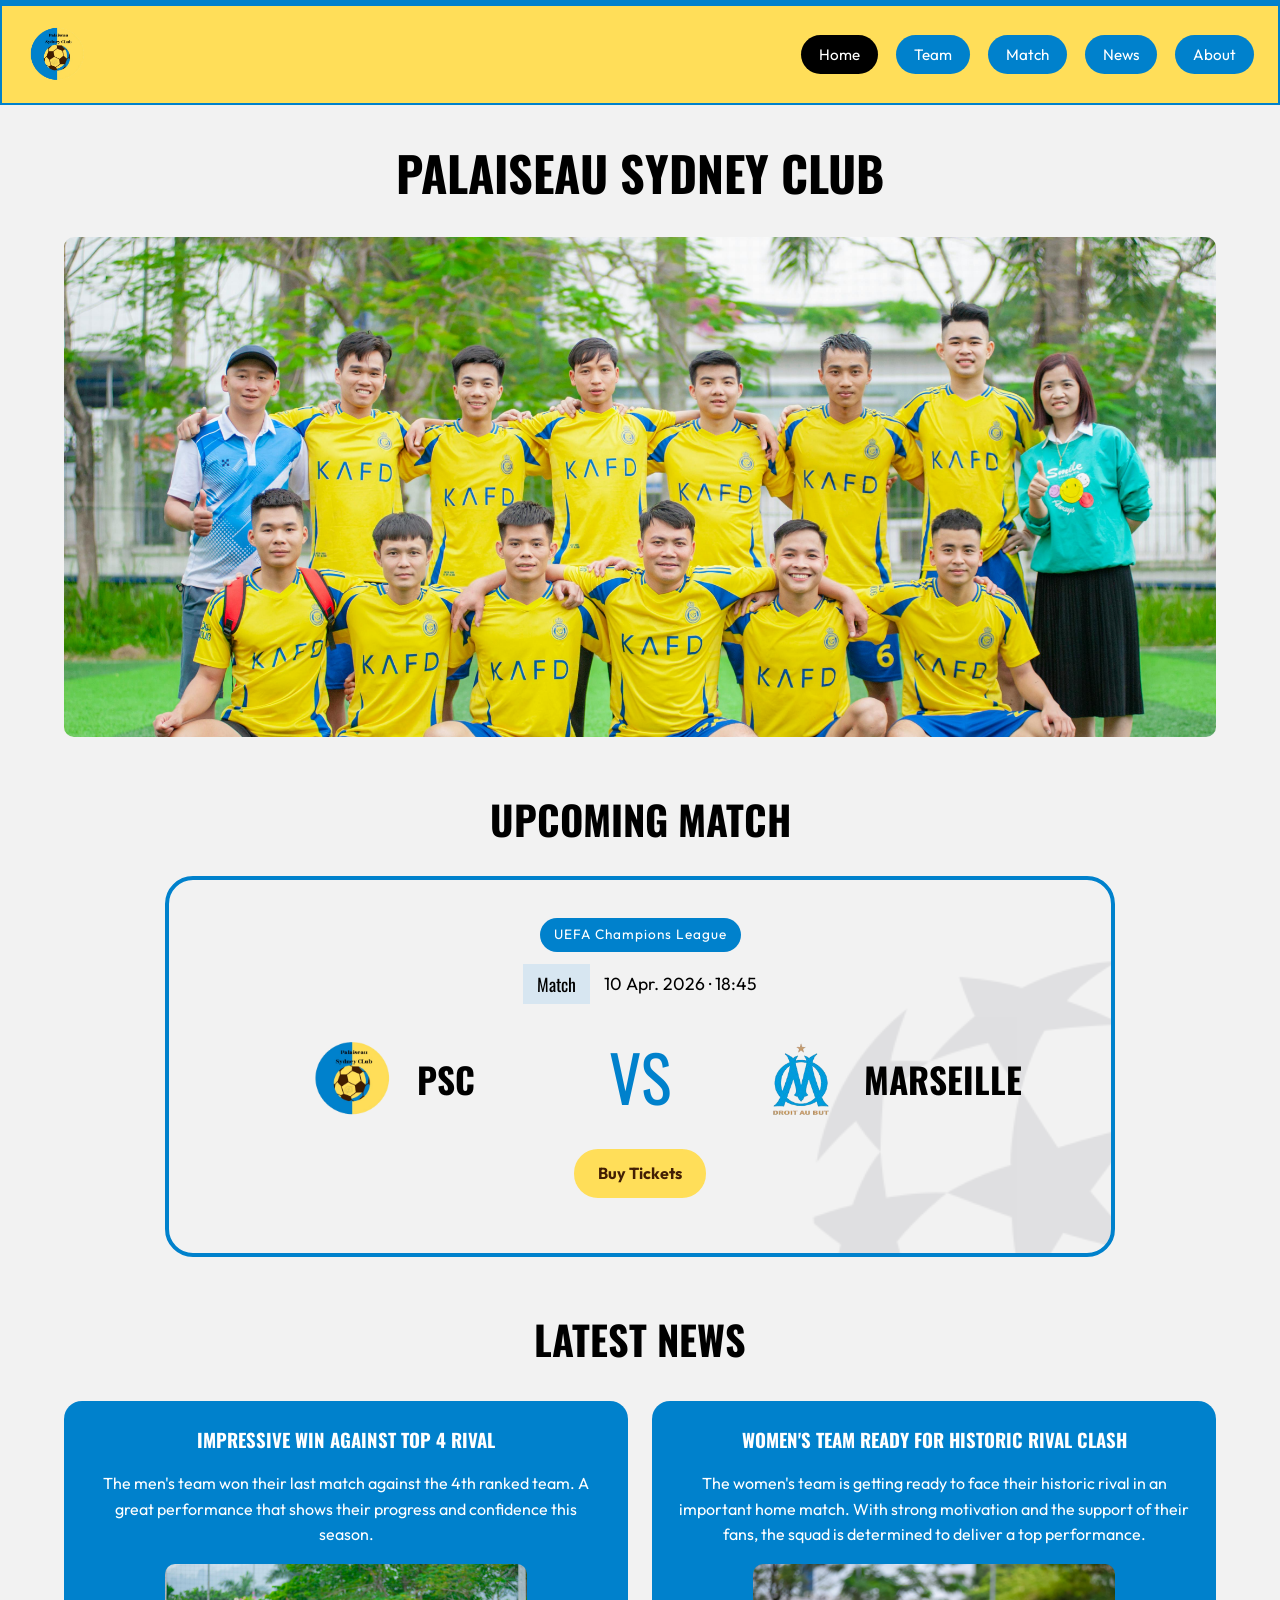
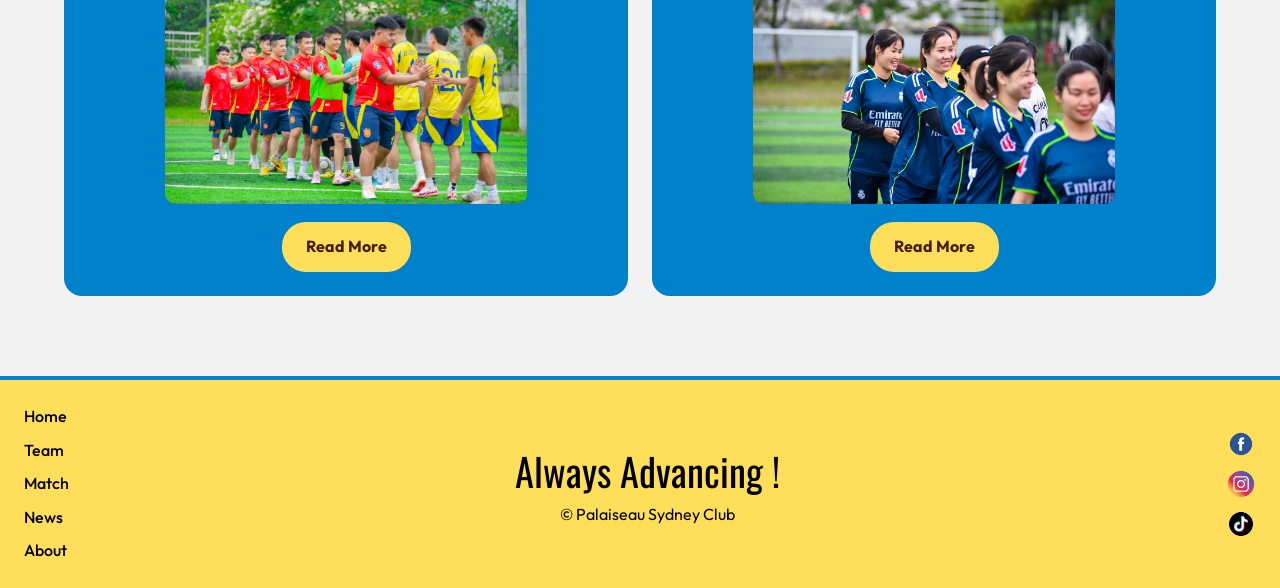
==== commit be497408: "v:03/04 organise doc add last design finish about add ref" ====
--- a/index.html
+++ b/index.html
@@ -1,5 +1,3 @@
-<!-- Only Home, Team and Women's Team pages are functional for this assessment -->
-
 <!DOCTYPE html>
 <html lang="en">
 <head>
@@ -15,21 +13,21 @@
   <header class="site-header">
     <nav class="top-bar">
       <a href="index.html">
-        <img src="images/logo.png" alt="Palaiseau Sydney Club logo" class="logo">
+        <img src="images/Home_page/logo.png" alt="Palaiseau Sydney Club logo" class="logo">
       </a>
 
       <ul class="desktop-nav">
         <li><a class="active" href="index.html">Home</a></li>
         <li class="dropdown">
-  <a href="team.html">Team</a>
-  <ul class="dropdown-menu">
-    <li><a href="#">Men's Team</a></li>
-    <li><a href="womens-team.html">Women's Team</a></li>
-  </ul>
-</li>
+          <a href="team.html">Team</a>
+          <ul class="dropdown-menu">
+            <li><a href="#" onclick="return false;">Men's Team</a></li>
+            <li><a href="womens-team.html">Women's Team</a></li>
+          </ul>
+        </li>
         <li><a href="#" onclick="return false;">Match</a></li>
-<li><a href="#" onclick="return false;">News</a></li>
-<li><a href="about.html">About</a></li>
+        <li><a href="#" onclick="return false;">News</a></li>
+        <li><a href="about.html">About</a></li>
       </ul>
     </nav>
   </header>
@@ -40,15 +38,15 @@
     </section>
 
     <section class="hero">
-      <img src="images/Hero IMG Home.jpg" alt="Palaiseau Sydney Club players preparing before a match">
+      <img src="images/Home_page/Hero IMG Home.jpg" alt="Palaiseau Sydney Club players preparing before a match">
     </section>
 
     <section class="match-section">
       <h2>Upcoming Match</h2>
 
       <article class="upcoming-card">
-        <img src="images/competition.png" alt="Champions League logo" class="competition-bg">
-
+        <img src="images/Home_page/competition.png" alt="Champions League logo" class="competition-bg">
+        <p class="match-competition">UEFA Champions League</p>
         <p class="match-meta">
           <span class="match-tag">Match</span>
           <span>10 Apr. 2026 · 18:45</span>
@@ -56,7 +54,7 @@
 
         <section class="match-teams">
           <article class="match-team">
-            <img src="images/logo.png" alt="Palaiseau Sydney Club logo">
+            <img src="images/Home_page/logo.png" alt="Palaiseau Sydney Club logo">
             <h3>PSC</h3>
           </article>
 
@@ -65,7 +63,7 @@
           </section>
 
           <article class="match-team">
-            <img src="images/marseille logo.png" alt="Marseille logo">
+            <img src="images/Home_page/marseille logo.png" alt="Marseille logo">
             <h3>Marseille</h3>
           </article>
         </section>
@@ -84,7 +82,7 @@
             The men's team won their last match against the 4th ranked team.
             A great performance that shows their progress and confidence this season.
           </p>
-          <img src="images/news-1.jpg" alt="Players training together on the field">
+          <img src="images/Home_page/news-1.jpg" alt="Players training together on the field">
           <a href="#" class="button">Read More</a>
         </article>
 
@@ -94,7 +92,7 @@
             The women's team is getting ready to face their historic rival in an important home match.
             With strong motivation and the support of their fans, the squad is determined to deliver a top performance.
           </p>
-          <img src="images/news-2.jpg" alt="Team and supporters during a community event">
+          <img src="images/Home_page/news-2.jpg" alt="Team and supporters during a community event">
           <a href="#" class="button">Read More</a>
         </article>
       </section>
@@ -107,7 +105,7 @@
       <a href="team.html">Team</a>
       <a href="#" onclick="return false;">Match</a>
       <a href="#" onclick="return false;">News</a>
-      <a href="#" onclick="return false;">About</a>
+      <a href="about.html">About</a>
     </nav>
 
     <section class="footer-slogan">
@@ -116,9 +114,9 @@
     </section>
 
     <nav class="social-media">
-      <a href="#"><img src="images/facebook.png" alt="Facebook"></a>
-      <a href="#"><img src="images/instagram.png" alt="Instagram"></a>
-      <a href="#"><img src="images/tiktok.png" alt="TikTok"></a>
+      <a href="#"><img src="images/Social_media/facebook.png" alt="Facebook"></a>
+      <a href="#"><img src="images/Social_media/instagram.png" alt="Instagram"></a>
+      <a href="#"><img src="images/Social_media/tiktok.png" alt="TikTok"></a>
     </nav>
   </footer>
 </body>
--- a/style.css
+++ b/style.css
@@ -43,6 +43,8 @@
 /* ===== HEADER ===== */
 .site-header {
   border-top: 4px solid #0081cc;
+  position: relative;
+  z-index: 1000;
 }
 
 .top-bar {
@@ -52,6 +54,8 @@
   justify-content: space-between;
   align-items: center;
   padding: 16px 24px;
+  position: relative;
+  z-index: 1100;
 }
 
 .logo {
@@ -81,9 +85,9 @@
 /* Dropdown container */
 .dropdown {
   position: relative;
-}
-
-/* Menu caché par défaut */
+  z-index: 1200;
+}
+
 .dropdown-menu {
   display: none;
   position: absolute;
@@ -99,6 +103,7 @@
   overflow: hidden;
   background-color: #ffffff;
   border: 2px solid #0081cc;
+  z-index: 1300;
 }
 
 /* Items */
@@ -184,7 +189,16 @@
   font-size: 2.5rem;
   margin-bottom: 25px;
 }
-
+.match-competition {
+  display: inline-block;
+  background-color: #0081cc;
+  color: #ffffff;
+  padding: 6px 14px;
+  border-radius: 20px;
+  font-size: 0.85rem;
+  letter-spacing: 1px;
+  margin-bottom: 12px;
+}
 .upcoming-card {
   position: relative;
   max-width: 950px;
@@ -284,6 +298,11 @@
   padding: 24px;
   border-radius: 18px;
   text-align: center;
+  transition: transform 0.3s ease, box-shadow 0.3s ease;
+}
+.news-card:hover {
+  transform: translateY(-10px);
+  box-shadow: 0 15px 30px rgba(0, 0, 0, 0.2);
 }
 
 .news-card h3 {
@@ -297,6 +316,18 @@
 .news-card img {
   width: 70%;
   margin: 14px auto 18px;
+  transition: transform 0.4s ease;
+}
+.news-card:hover img {
+  transform: scale(1.05);
+}
+.news-card .button {
+  transition: background 0.3s ease, color 0.3s ease;
+}
+
+.news-card:hover .button {
+  background-color: #421f04;
+  color: #ffffff;
 }
 
 /* ===== TEAM PAGE ===== */
@@ -370,27 +401,6 @@
   margin-top: 4px;
 }
 
-.coach-on-pitch {
-  position: absolute;
-  top: 5%;
-  left: 5%;
-  text-align: center;
-  z-index: 3;
-}
-
-.coach-on-pitch img {
-  width: 100px;
-  height: 100px;
-  border-radius: 50%;
-  border: 4px solid #ffde59;
-  object-fit: cover;
-}
-
-.coach-on-pitch p {
-  margin-top: 6px;
-  font-weight: bold;
-  color: #ffffff;
-}
 
 .tag {
   display: inline-block;
@@ -401,20 +411,36 @@
 }
 
 .formation-section {
-  text-align: center;
   margin: 50px 0;
+  display: flex;
+  flex-direction: row-reverse;
+  justify-content: center;
+  align-items: flex-start;
+  gap: 50px;
 }
 
 .formation-section h2 {
   font-size: 2.3rem;
   margin-bottom: 30px;
 }
+.formation-subtitle {
+  display: inline-block;
+  margin-top: 10px;
+  margin-bottom: 0;
+  padding: 6px 14px;
+  background-color: #ffde59;
+  color: #421f04;
+  border-radius: 20px;
+  font-weight: 600;
+  font-size: 0.95rem;
+  letter-spacing: 0.5px;
+}
 
 .formation-pitch {
   position: relative;
-  max-width: 950px;
-  height: 1250px;
-  margin: 0 auto;
+  width: 100%;
+  max-width: 1080px;
+  height: 720px;
   border: 8px solid #ffffff;
   border-radius: 26px;
   overflow: hidden;
@@ -426,50 +452,18 @@
       #458f43 120px,
       #458f43 240px
     );
-  box-shadow: 0 16px 35px rgba(0, 0, 0, 0.22);
-}
-
-.formation-pitch::before {
+  z-index: 1;
+}
+.half-pitch::before {
   content: "";
   position: absolute;
   inset: 18px;
   border: 4px solid rgba(255, 255, 255, 0.95);
+  border-bottom: none;
   z-index: 1;
 }
 
-.formation-pitch::after {
-  content: "";
-  position: absolute;
-  top: 50%;
-  left: 18px;
-  right: 18px;
-  border-top: 4px solid rgba(255, 255, 255, 0.95);
-  z-index: 1;
-}
-
-.pitch-center-circle {
-  position: absolute;
-  top: 50%;
-  left: 50%;
-  width: 190px;
-  height: 190px;
-  transform: translate(-50%, -50%);
-  border: 4px solid rgba(255, 255, 255, 0.95);
-  border-radius: 50%;
-  z-index: 1;
-}
-
-.pitch-center-dot {
-  position: absolute;
-  top: 50%;
-  left: 50%;
-  width: 14px;
-  height: 14px;
-  transform: translate(-50%, -50%);
-  background-color: #ffffff;
-  border-radius: 50%;
-  z-index: 1;
-}
+
 
 .pitch-box-top {
   position: absolute;
@@ -495,33 +489,9 @@
   z-index: 1;
 }
 
-.pitch-box-bottom {
-  position: absolute;
-  bottom: 18px;
-  left: 50%;
-  width: 340px;
-  height: 170px;
-  transform: translateX(-50%);
-  border: 4px solid rgba(255, 255, 255, 0.95);
-  border-bottom: none;
-  z-index: 1;
-}
-
-.pitch-small-box-bottom {
-  position: absolute;
-  bottom: 18px;
-  left: 50%;
-  width: 180px;
-  height: 85px;
-  transform: translateX(-50%);
-  border: 4px solid rgba(255, 255, 255, 0.95);
-  border-bottom: none;
-  z-index: 1;
-}
-
 .pitch-player {
   position: absolute;
-  width: 170px;
+  width: 150px;
   transform: translate(-50%, -50%);
   text-align: center;
   cursor: pointer;
@@ -536,9 +506,32 @@
   transform: translate(-50%, -50%) scale(1.08);
 }
 
+.pitch-player.coach {
+  position: static;
+  width: 190px;
+  transform: none;
+  background: linear-gradient(145deg, #1a1a1a, #2b2b2b);
+  border: 2px solid #ffde59;
+  border-radius: 20px;
+  padding: 14px;
+  text-align: center;
+  box-shadow:
+    0 10px 25px rgba(0, 0, 0, 0.4),
+    inset 0 0 10px rgba(255, 222, 89, 0.2);
+  transition: transform 0.3s ease, box-shadow 0.3s ease;
+  z-index: 3;
+}
+
+.pitch-player.coach:hover {
+  transform: scale(1.05);
+  box-shadow:
+    0 20px 40px rgba(0, 0, 0, 0.6),
+    0 0 15px rgba(255, 222, 89, 0.5);
+}
+
 .pitch-player img {
-  width: 120px;
-  height: 120px;
+  width: 110px;
+  height: 110px;
   border-radius: 50%;
   border: 5px solid #ffde59;
   object-fit: cover;
@@ -567,19 +560,20 @@
 }
 
 /* positions */
-.goalkeeper { top: 89%; left: 50%; }
-.left-back { top: 74%; left: 18%; }
-.centre-back-1 { top: 76%; left: 38%; }
-.centre-back-2 { top: 76%; left: 62%; }
-.right-back { top: 74%; left: 82%; }
-
-.midfielder-1 { top: 58%; left: 50%; }
-.midfielder-2 { top: 50%; left: 30%; }
-.midfielder-3 { top: 50%; left: 70%; }
-
-.left-wing { top: 28%; left: 20%; }
-.striker { top: 20%; left: 50%; }
-.right-wing { top: 28%; left: 80%; }
+.goalkeeper { top: 16%; left: 50%; }
+
+.left-back { top: 35%; left: 16%; }
+.centre-back-1 { top: 31%; left: 34%; }
+.centre-back-2 { top: 31%; left: 66%; }
+.right-back { top: 35%; left: 84%; }
+
+.midfielder-1 { top: 50%; left: 50%; }
+.midfielder-2 { top: 56%; left: 30%; }
+.midfielder-3 { top: 56%; left: 70%; }
+
+.left-wing { top: 74%; left: 18%; }
+.striker { top: 84%; left: 50%; }
+.right-wing { top: 74%; left: 82%; }
 
 /* ===== FUT CARD ===== */
 .card-overlay {
@@ -596,7 +590,6 @@
   opacity: 1;
   pointer-events: auto;
 }
-
 .fut-card {
   position: fixed;
   top: 40%;
@@ -622,6 +615,7 @@
   transition:
     transform 0.85s cubic-bezier(0.22, 1, 0.36, 1),
     opacity 0.45s ease;
+  isolation: isolate;
 }
 
 .fut-card.show {
@@ -659,7 +653,10 @@
   box-shadow: inset -18px 0 30px rgba(0, 0, 0, 0.12);
   pointer-events: none;
 }
-
+.fut-card::before,
+.fut-card::after {
+  pointer-events: none;
+}
 .fut-card.show:hover {
   transform:
     translate(-50%, -50%)
@@ -680,14 +677,6 @@
   background: transparent;
 }
 
-.card-rating {
-  position: absolute;
-  top: 18px;
-  left: 20px;
-  font-family: "Oswald", sans-serif;
-  font-size: 2rem;
-  color: #5a2500;
-}
 
 .card-position {
   position: absolute;
@@ -710,23 +699,31 @@
   margin-bottom: 10px;
 }
 
+
 .close-card {
   position: absolute;
   top: 12px;
-  right: 14px;
-  width: 28px;
-  height: 28px;
+  right: 12px;
+
+  width: 42px;
+  height: 42px;
+
   border: none;
-  background: rgba(0, 0, 0, 0.1);
+  background: rgba(0, 0, 0, 0.15);
   border-radius: 50%;
-  font-size: 18px;
+
+  font-size: 20px;
   font-weight: bold;
   color: #5a2500;
-  cursor: pointer;
+
   display: flex;
   align-items: center;
   justify-content: center;
-  transition: 0.2s ease;
+
+  cursor: pointer;
+  pointer-events: auto;
+
+  z-index: 9999; /* TRÈS IMPORTANT */
 }
 
 .close-card:hover {
@@ -741,6 +738,7 @@
   display: flex;
   justify-content: space-between;
   align-items: center;
+  border-top: 4px solid #0081cc;
 }
 
 .footer-links {
@@ -771,9 +769,8 @@
 }
 
 .social-media img {
-  width: 32px;
-  height: 32px;
-  object-fit: contain;
+  width: 30px;
+  transition: transform 0.3s ease, opacity 0.3s ease;
 }
 /* ===== ABOUT PAGE ===== */
 .about-layout {
@@ -787,33 +784,43 @@
 .about-main-card,
 .about-side-card,
 .about-gallery-card,
-.about-contact-card {
+.about-contact-card,
+.about-reference-card {
   background-color: #ffffff;
   border: 4px solid #0081cc;
   border-radius: 24px;
   padding: 24px;
-  box-shadow: 0 10px 22px rgba(0, 0, 0, 0.12);
 }
 
 .about-main-card h2,
 .about-side-card h2,
 .about-gallery-card h2,
-.about-contact-card h2 {
+.about-contact-card h2,
+.about-reference-card h2 {
   margin-bottom: 16px;
   color: #0081cc;
 }
 
 .about-main-card p,
 .about-side-card p,
-.about-contact-card p {
+.about-contact-card p,
+.about-reference-card p {
   margin-bottom: 12px;
 }
-
+.about-contact-card {
+  width: 100%;
+  max-width: 400px;
+  margin: 0 auto;
+  padding: 20px 24px;
+  height: fit-content;
+  align-self: start;
+}
 .about-bottom-grid {
   display: grid;
   grid-template-columns: 2fr 1fr;
   gap: 30px;
   margin-bottom: 50px;
+  align-items: start;
 }
 
 .about-gallery-card img {
@@ -821,4 +828,60 @@
   max-height: 320px;
   object-fit: cover;
   border-radius: 16px;
+}
+.carousel {
+  width: 100%;
+  max-width: 500px;
+  margin: 20px auto 0;
+  overflow: hidden;
+  border: 4px solid #0081cc;
+  border-radius: 16px;
+}
+
+.carousel-track {
+  display: grid;
+  grid-template-columns: repeat(4, 100%);
+  animation: gallerySlide 18s infinite;
+}
+
+.carousel-track img {
+  width: 100%;
+  height: 320px;
+  object-fit: cover;
+  border-radius: 0;
+}
+
+@keyframes gallerySlide {
+  0%,
+  20% {
+    transform: translateX(0);
+  }
+
+  25%,
+  45% {
+    transform: translateX(-100%);
+  }
+
+  50%,
+  70% {
+    transform: translateX(-200%);
+  }
+
+  75%,
+  95% {
+    transform: translateX(-300%);
+  }
+
+  100% {
+    transform: translateX(0);
+  }
+}
+/* Coach container for alignment */
+.coach-container {
+  width: 240px;
+  display: flex;
+  flex-direction: column;
+  align-items: center;
+  gap: 16px;
+  padding-top: 40px;
 }
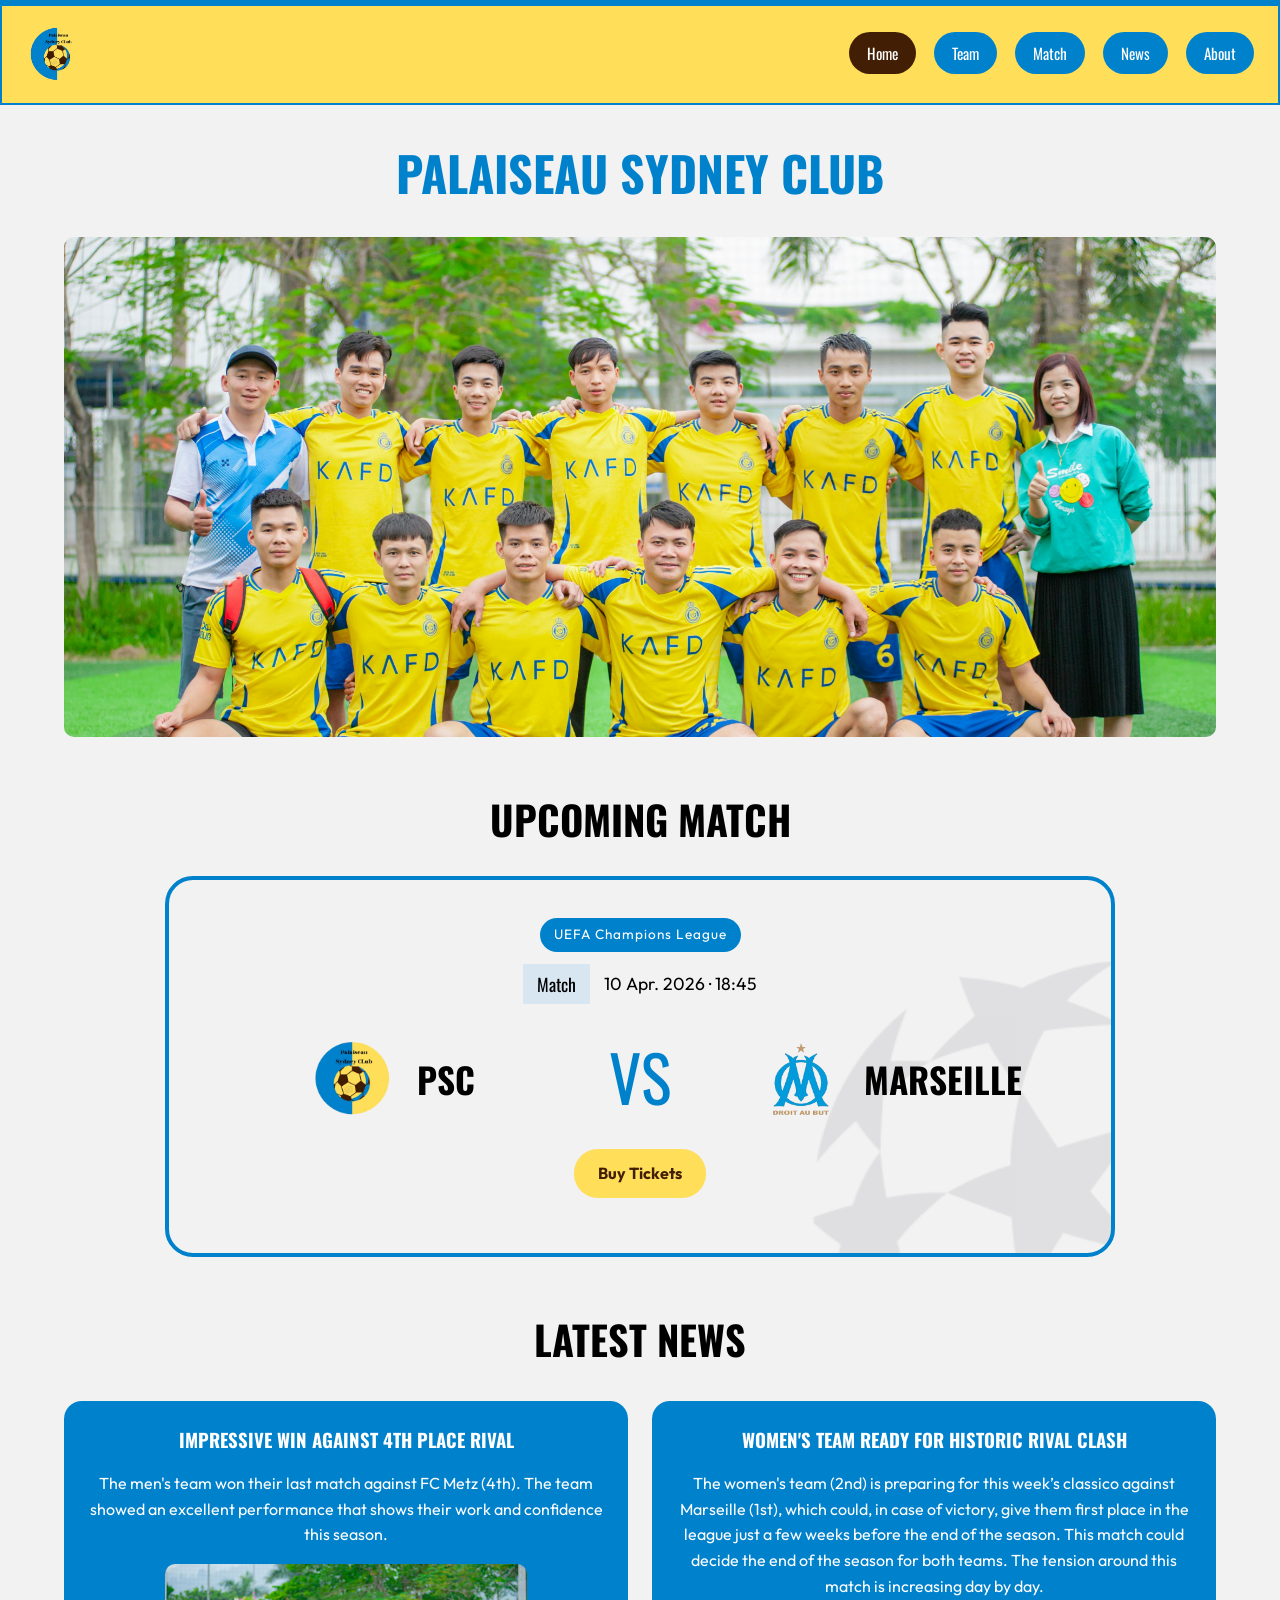
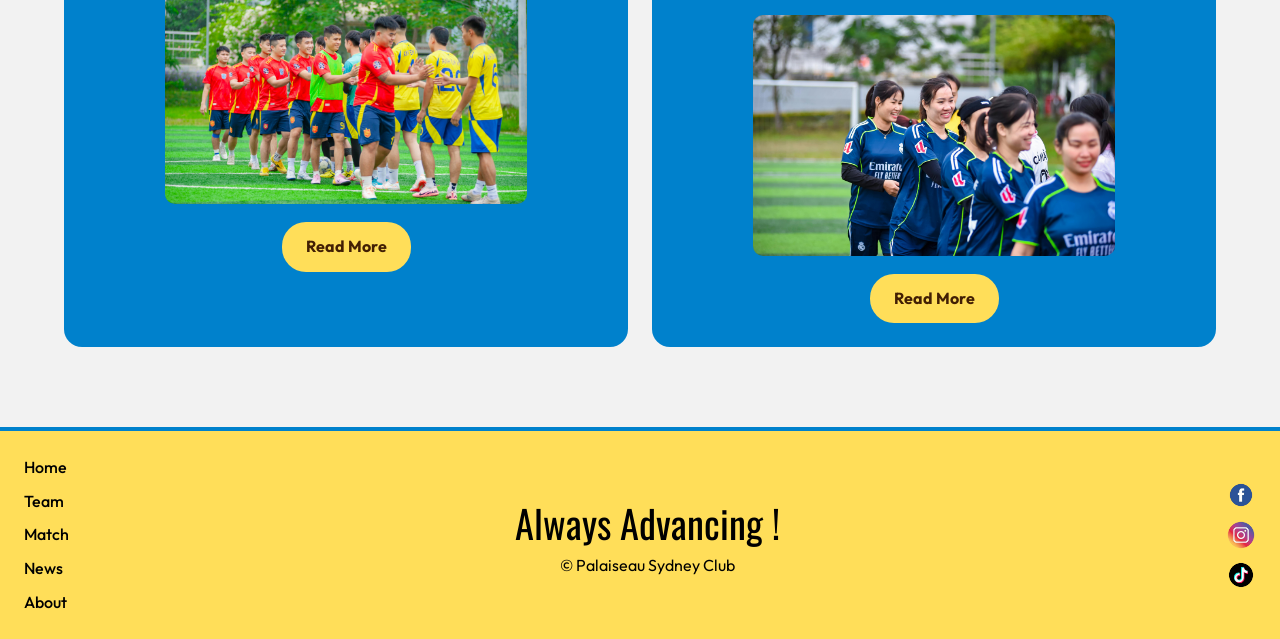
==== commit 2a352bb5: ":04/04 remake text add little feature change section to div improove dropdown improve football field" ====
--- a/index.html
+++ b/index.html
@@ -37,14 +37,14 @@
       <h1>Palaiseau Sydney Club</h1>
     </section>
 
-    <section class="hero">
-      <img src="images/Home_page/Hero IMG Home.jpg" alt="Palaiseau Sydney Club players preparing before a match">
-    </section>
+    <div class="hero">
+      <img src="images/Home_page/Hero_Home.jpg" alt="Palaiseau Sydney Club players preparing before a match">
+    </div>
 
     <section class="match-section">
       <h2>Upcoming Match</h2>
 
-      <article class="upcoming-card">
+      <div class="upcoming-card">
         <img src="images/Home_page/competition.png" alt="Champions League logo" class="competition-bg">
         <p class="match-competition">UEFA Champions League</p>
         <p class="match-meta">
@@ -52,35 +52,35 @@
           <span>10 Apr. 2026 · 18:45</span>
         </p>
 
-        <section class="match-teams">
+       <div class="match-teams">
           <article class="match-team">
             <img src="images/Home_page/logo.png" alt="Palaiseau Sydney Club logo">
             <h3>PSC</h3>
           </article>
 
-          <section class="match-vs">
+          <div class="match-vs">
             <span>VS</span>
-          </section>
+          </div>
 
           <article class="match-team">
-            <img src="images/Home_page/marseille logo.png" alt="Marseille logo">
+            <img src="images/Home_page/marseille_logo.png" alt="Marseille logo">
             <h3>Marseille</h3>
           </article>
-        </section>
+       </div>
 
         <a href="#" class="ticket-button">Buy Tickets</a>
-      </article>
+      </div>
     </section>
 
     <section class="news-section">
       <h2>Latest News</h2>
 
-      <section class="news-grid">
+      <div class="news-grid">
         <article class="news-card">
-          <h3>Impressive Win Against Top 4 Rival</h3>
+          <h3>Impressive Win Against 4th Place Rival</h3>
           <p>
-            The men's team won their last match against the 4th ranked team.
-            A great performance that shows their progress and confidence this season.
+            The men's team won their last match against FC Metz (4th).
+            The team showed an excellent performance that shows their work and confidence this season.
           </p>
           <img src="images/Home_page/news-1.jpg" alt="Players training together on the field">
           <a href="#" class="button">Read More</a>
@@ -89,13 +89,14 @@
         <article class="news-card">
           <h3>Women's Team Ready for Historic Rival Clash</h3>
           <p>
-            The women's team is getting ready to face their historic rival in an important home match.
-            With strong motivation and the support of their fans, the squad is determined to deliver a top performance.
+            The women's team (2nd) is preparing for this week’s classico against Marseille (1st), which could, in case of victory, give them first place in the league just a few weeks before the end of the season.
+            This match could decide the end of the season for both teams.
+            The tension around this match is increasing day by day.
           </p>
           <img src="images/Home_page/news-2.jpg" alt="Team and supporters during a community event">
           <a href="#" class="button">Read More</a>
         </article>
-      </section>
+      </div>
     </section>
   </main>
 
@@ -108,10 +109,10 @@
       <a href="about.html">About</a>
     </nav>
 
-    <section class="footer-slogan">
+    <div class="footer-slogan">
       <p>Always Advancing !</p>
       <p class="copyright">&copy; Palaiseau Sydney Club</p>
-    </section>
+    </div>
 
     <nav class="social-media">
       <a href="#"><img src="images/Social_media/facebook.png" alt="Facebook"></a>
--- a/style.css
+++ b/style.css
@@ -71,6 +71,7 @@
 }
 
 .desktop-nav > li > a {
+  font-family: "Oswald", sans-serif;
   background-color: #0081cc;
   color: #ffffff;
   padding: 10px 18px;
@@ -80,9 +81,10 @@
 
 .desktop-nav > li > a:hover,
 .desktop-nav > li > a.active {
-  background-color: #000000;
-}
-/* Dropdown container */
+  background-color: #421f04;
+}
+
+/* Dropdown */
 .dropdown {
   position: relative;
   z-index: 1200;
@@ -91,59 +93,59 @@
 .dropdown-menu {
   display: none;
   position: absolute;
-  top: 100%;
-  left: 0;
-  background: white;
+  top: calc(100% + 8px);
+  left: 50%;
+  transform: translateX(-50%);
+  background-color: #ffffff;
   list-style: none;
   padding: 10px 0;
   margin: 0;
-  min-width: 150px;
-  box-shadow: 0 5px 10px rgba(0,0,0,0.1);
+  min-width: 180px;
+  border: 2px solid #0081cc;
   border-radius: 12px;
-  overflow: hidden;
-  background-color: #ffffff;
-  border: 2px solid #0081cc;
+  box-shadow: 0 5px 10px rgba(0, 0, 0, 0.1);
   z-index: 1300;
 }
 
-/* Items */
 .dropdown-menu li {
-  padding: 10px 20px;
-}
-
+  padding: 0;
+}
+
+.dropdown:hover .dropdown-menu,
+.dropdown-menu:hover {
+  display: block;
+}
+
+/* Dropdown hover */
 .dropdown-menu li a {
   display: block;
   width: 100%;
-  padding: 12px 20px;
-  color: rgb(0, 0, 0);
-  background: transparent;
-  border-radius: 0;
-  background-color: #f2f2f2;
-}
-
-/* Hover effect */
-.dropdown:hover .dropdown-menu {
-  display: block;
-}
-
-/* Optionnel : hover style */
-.dropdown-menu li a {
-  display: block;
   padding: 14px 20px;
   color: #421f04;
   font-weight: 500;
+  background-color: #f2f2f2;
   transition: all 0.2s ease;
 }
 
 .dropdown-menu li a:hover {
-  background-color: #ffde59; /* jaune du site */
+  width: 92%;
+  background-color: #ffde59;
   color: #000;
-  transform: translateX(5px); /* petit effet stylé */
-}
-/* ===== PAGE TITLES ===== */
+  transform: translateX(5px);
+}
+
+/* ===== PAGE TITLE ===== */
 .page-title {
   text-align: center;
   margin-bottom: 25px;
+}
+
+/* Page-specific titles */
+#home-page .page-title h1,
+#team-page .page-title h1,
+#womens-team-page .page-title h1,
+#about-page .page-title h1 {
+  color: #0081cc;
 }
 
 .page-title h1 {
@@ -151,6 +153,7 @@
 }
 
 /* ===== HERO ===== */
+
 .hero {
   margin-bottom: 40px;
 }
@@ -175,11 +178,11 @@
 .button:hover,
 .ticket-button:hover,
 .team-selection-button:hover {
-  background-color: #0081cc;
+  background-color: #421f04;
   color: #ffffff;
 }
 
-/* ===== HOME - UPCOMING MATCH ===== */
+/* ===== HOME: UPCOMING MATCH ===== */
 .match-section {
   text-align: center;
   margin: 50px 0;
@@ -189,6 +192,7 @@
   font-size: 2.5rem;
   margin-bottom: 25px;
 }
+
 .match-competition {
   display: inline-block;
   background-color: #0081cc;
@@ -199,6 +203,7 @@
   letter-spacing: 1px;
   margin-bottom: 12px;
 }
+
 .upcoming-card {
   position: relative;
   max-width: 950px;
@@ -300,6 +305,7 @@
   text-align: center;
   transition: transform 0.3s ease, box-shadow 0.3s ease;
 }
+
 .news-card:hover {
   transform: translateY(-10px);
   box-shadow: 0 15px 30px rgba(0, 0, 0, 0.2);
@@ -318,9 +324,11 @@
   margin: 14px auto 18px;
   transition: transform 0.4s ease;
 }
+
 .news-card:hover img {
   transform: scale(1.05);
 }
+
 .news-card .button {
   transition: background 0.3s ease, color 0.3s ease;
 }
@@ -376,20 +384,20 @@
 
 /* ===== WOMEN'S TEAM ===== */
 .coach {
-  top: 12%;
-  left: 12%;
   background: rgba(255, 222, 89, 0.15);
   padding: 10px;
   border-radius: 12px;
 }
+
 .coach img {
-  border: 4px solid #000000; /* noir pour contraste */
-  background: #ffde59; /* fond jaune */
+  border: 4px solid #000000;
+  background: #ffde59;
   box-shadow: 0 0 15px #ffde59;
 }
+
 .coach h3 {
   font-size: 1.1rem;
-  color:#000
+  color: #000;
 }
 
 .coach p {
@@ -401,7 +409,6 @@
   margin-top: 4px;
 }
 
-
 .tag {
   display: inline-block;
   background-color: #0081cc;
@@ -423,6 +430,7 @@
   font-size: 2.3rem;
   margin-bottom: 30px;
 }
+
 .formation-subtitle {
   display: inline-block;
   margin-top: 10px;
@@ -454,6 +462,7 @@
     );
   z-index: 1;
 }
+
 .half-pitch::before {
   content: "";
   position: absolute;
@@ -462,8 +471,6 @@
   border-bottom: none;
   z-index: 1;
 }
-
-
 
 .pitch-box-top {
   position: absolute;
@@ -539,6 +546,7 @@
   box-shadow: 0 10px 25px rgba(0, 0, 0, 0.35);
 }
 
+.pitch-player h2,
 .pitch-player h3 {
   color: #ffffff;
   font-size: 1.25rem;
@@ -549,17 +557,7 @@
   text-shadow: 2px 2px 6px rgba(0, 0, 0, 0.9);
 }
 
-.pitch-player p {
-  color: #ffde59;
-  font-size: 1rem;
-  font-weight: 700;
-  margin: 0;
-  text-align: center;
-  line-height: 1.1;
-  text-shadow: 2px 2px 6px rgba(0, 0, 0, 0.9);
-}
-
-/* positions */
+/* Player positions */
 .goalkeeper { top: 16%; left: 50%; }
 
 .left-back { top: 35%; left: 16%; }
@@ -590,6 +588,7 @@
   opacity: 1;
   pointer-events: auto;
 }
+
 .fut-card {
   position: fixed;
   top: 40%;
@@ -605,28 +604,15 @@
   box-shadow: 0 30px 50px rgba(0, 0, 0, 0.4);
   opacity: 0;
   pointer-events: none;
-  transform-style: preserve-3d;
-  transform:
-    translate(-35%, -50%)
-    perspective(1400px)
-    rotateY(125deg)
-    rotateX(12deg)
-    scale(0.72);
-  transition:
-    transform 0.85s cubic-bezier(0.22, 1, 0.36, 1),
-    opacity 0.45s ease;
+  transform: translate(-50%, -50%) scale(0.9);
+  transition: transform 0.8s ease, opacity 0.45s ease;
   isolation: isolate;
 }
 
 .fut-card.show {
   opacity: 1;
   pointer-events: auto;
-  transform:
-    translate(-50%, -50%)
-    perspective(1400px)
-    rotateY(0deg)
-    rotateX(0deg)
-    scale(1);
+  transform: translate(-50%, -50%) scale(1);
 }
 
 .fut-card::before {
@@ -653,17 +639,14 @@
   box-shadow: inset -18px 0 30px rgba(0, 0, 0, 0.12);
   pointer-events: none;
 }
+
 .fut-card::before,
 .fut-card::after {
   pointer-events: none;
 }
+
 .fut-card.show:hover {
-  transform:
-    translate(-50%, -50%)
-    perspective(1400px)
-    rotateY(-6deg)
-    rotateX(4deg)
-    scale(1.03);
+  transform: translate(-50%, -50%) scale(1.05);
 }
 
 .fut-player-img {
@@ -677,7 +660,6 @@
   background: transparent;
 }
 
-
 .card-position {
   position: absolute;
   top: 55px;
@@ -699,7 +681,6 @@
   margin-bottom: 10px;
 }
 
-
 .close-card {
   position: absolute;
   top: 12px;
@@ -723,7 +704,7 @@
   cursor: pointer;
   pointer-events: auto;
 
-  z-index: 9999; /* TRÈS IMPORTANT */
+  z-index: 9999;
 }
 
 .close-card:hover {
@@ -772,6 +753,7 @@
   width: 30px;
   transition: transform 0.3s ease, opacity 0.3s ease;
 }
+
 /* ===== ABOUT PAGE ===== */
 .about-layout {
   display: grid;
@@ -807,6 +789,7 @@
 .about-reference-card p {
   margin-bottom: 12px;
 }
+
 .about-contact-card {
   width: 100%;
   max-width: 400px;
@@ -815,6 +798,7 @@
   height: fit-content;
   align-self: start;
 }
+
 .about-bottom-grid {
   display: grid;
   grid-template-columns: 2fr 1fr;
@@ -829,6 +813,7 @@
   object-fit: cover;
   border-radius: 16px;
 }
+
 .carousel {
   width: 100%;
   max-width: 500px;
@@ -876,7 +861,8 @@
     transform: translateX(0);
   }
 }
-/* Coach container for alignment */
+
+/* Coach layout */
 .coach-container {
   width: 240px;
   display: flex;
